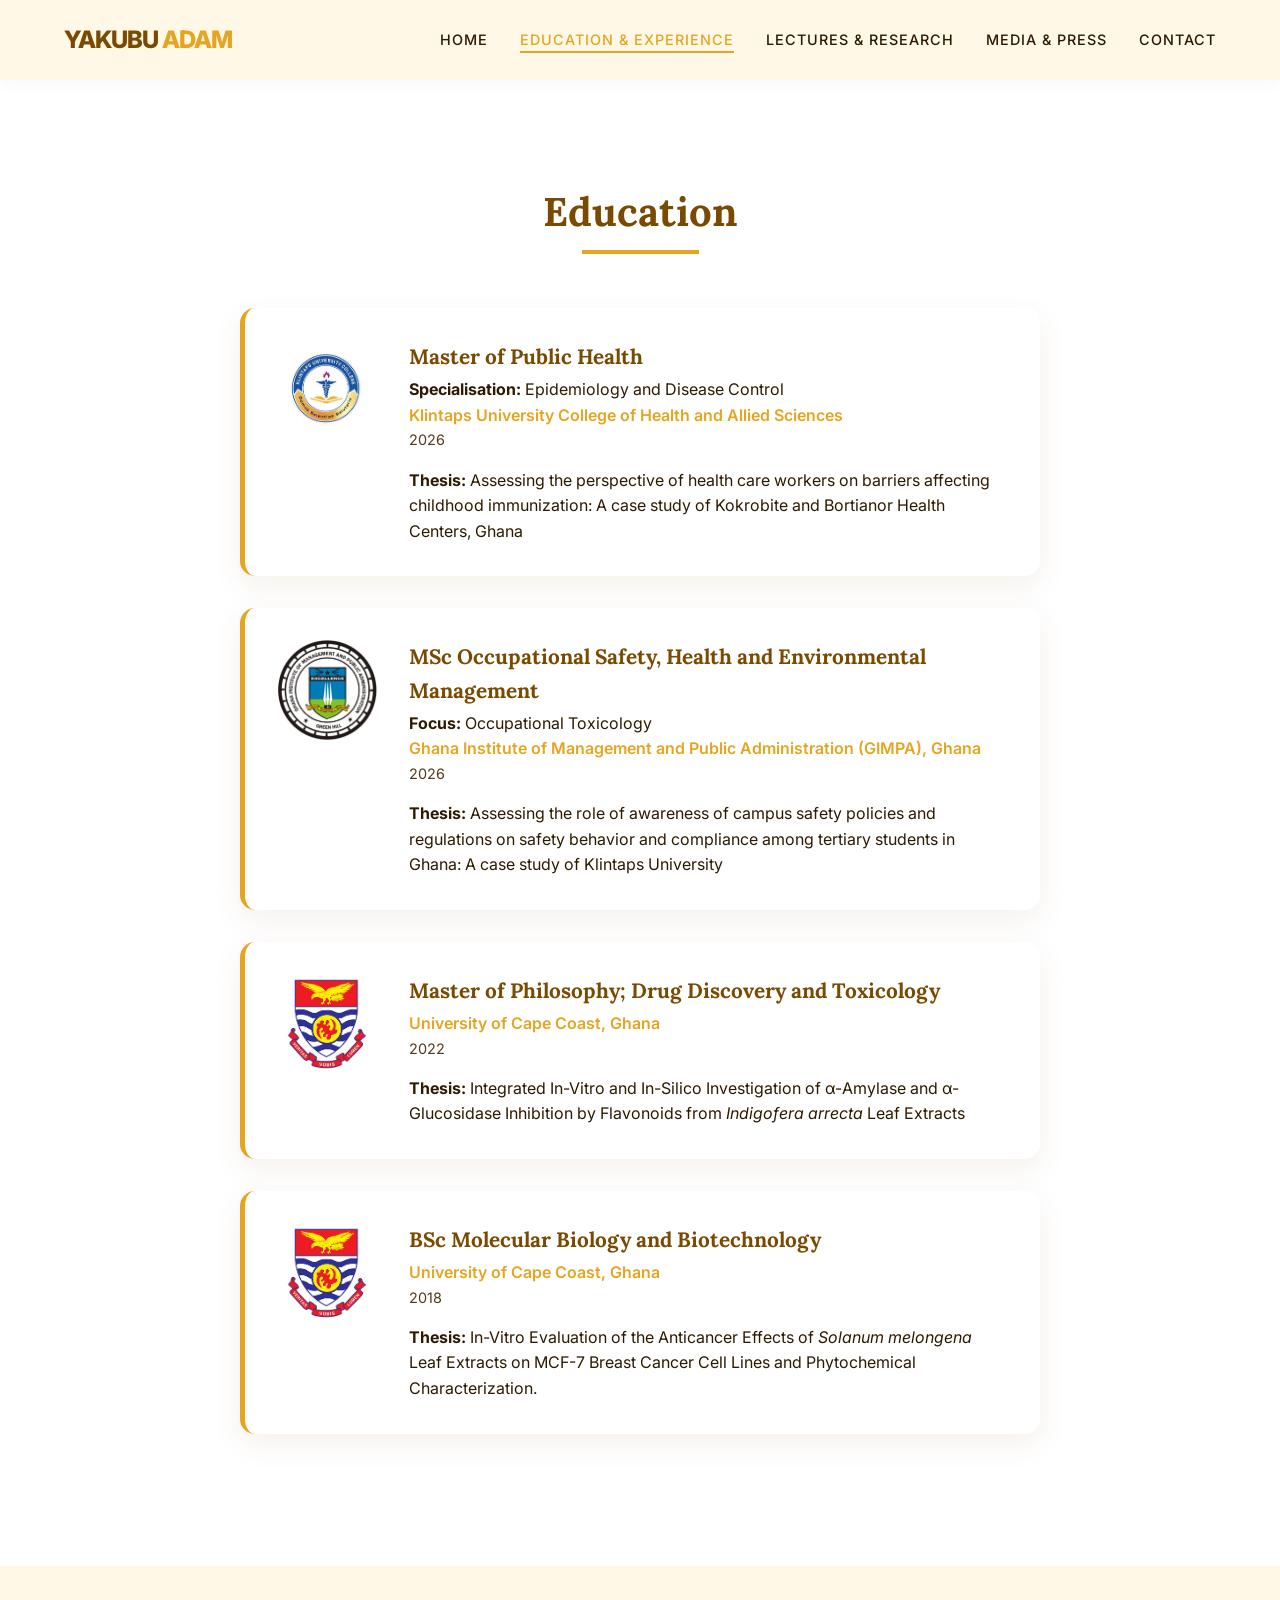
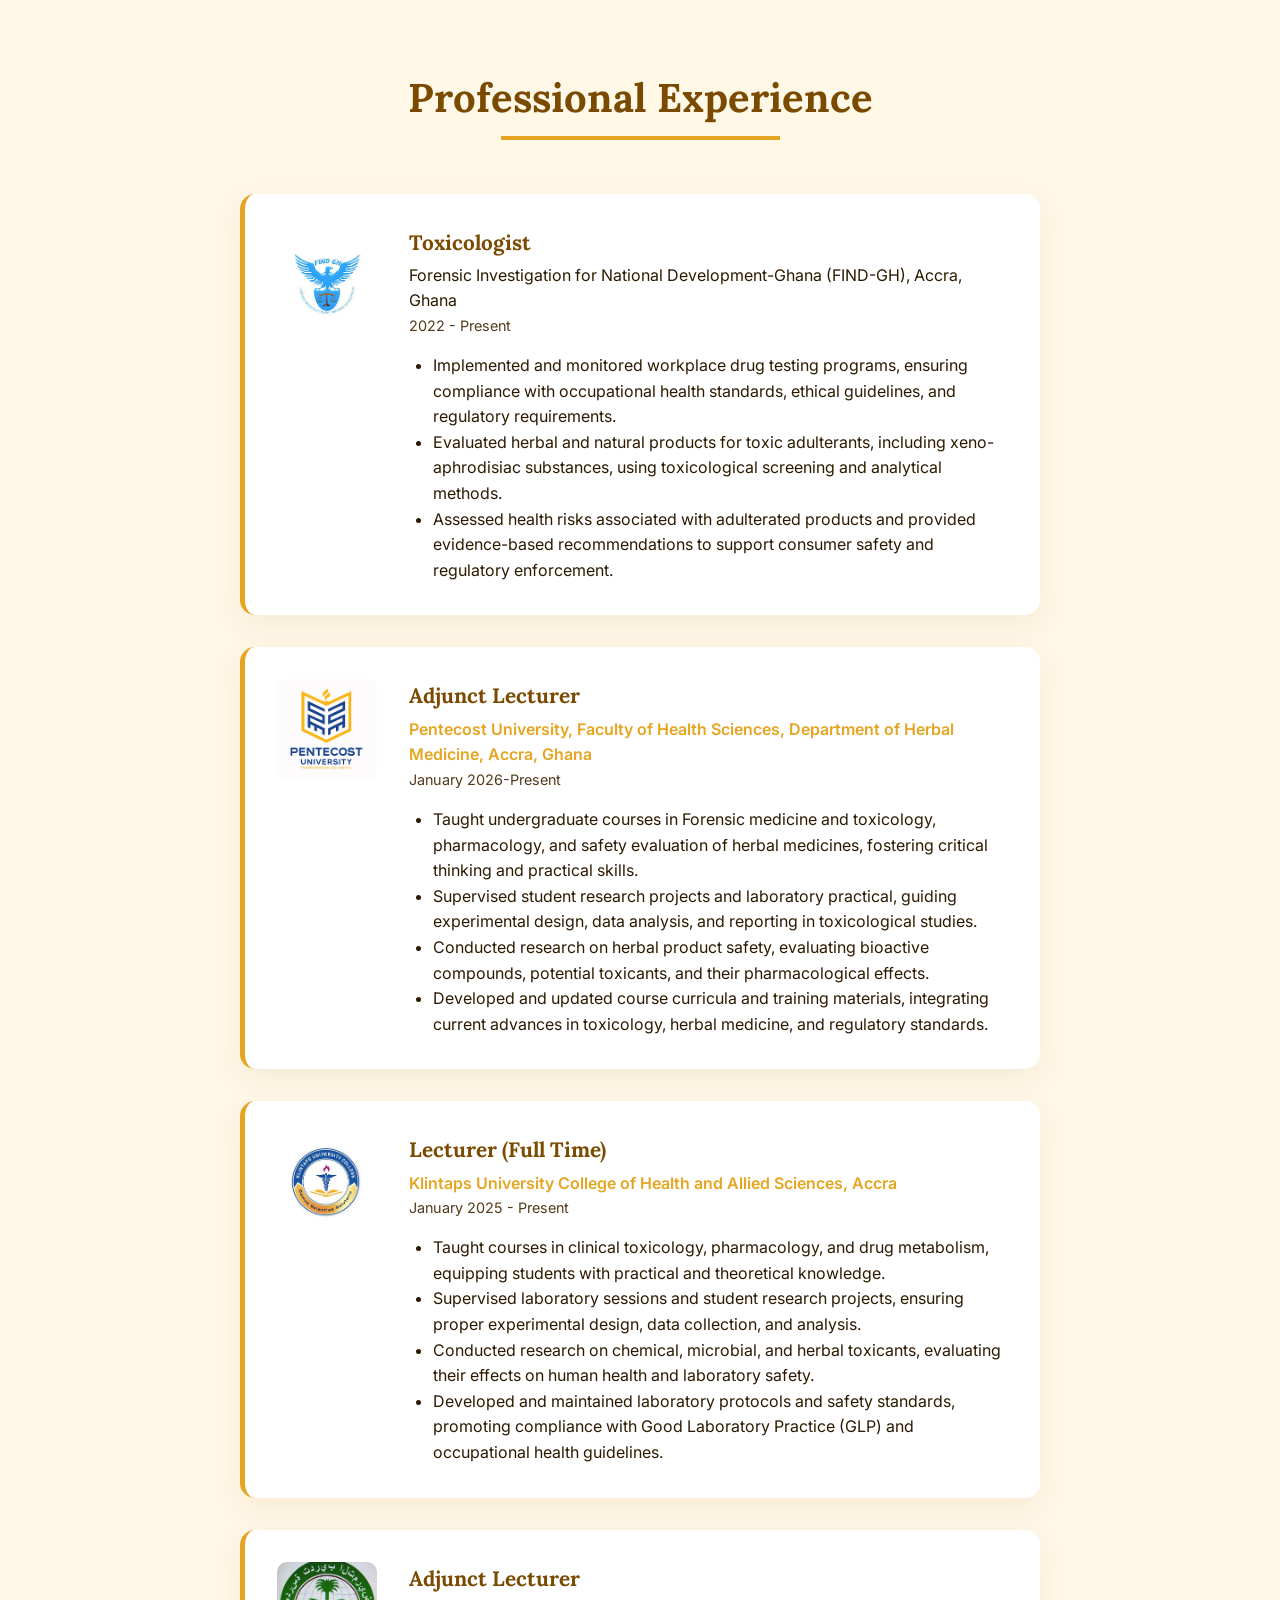
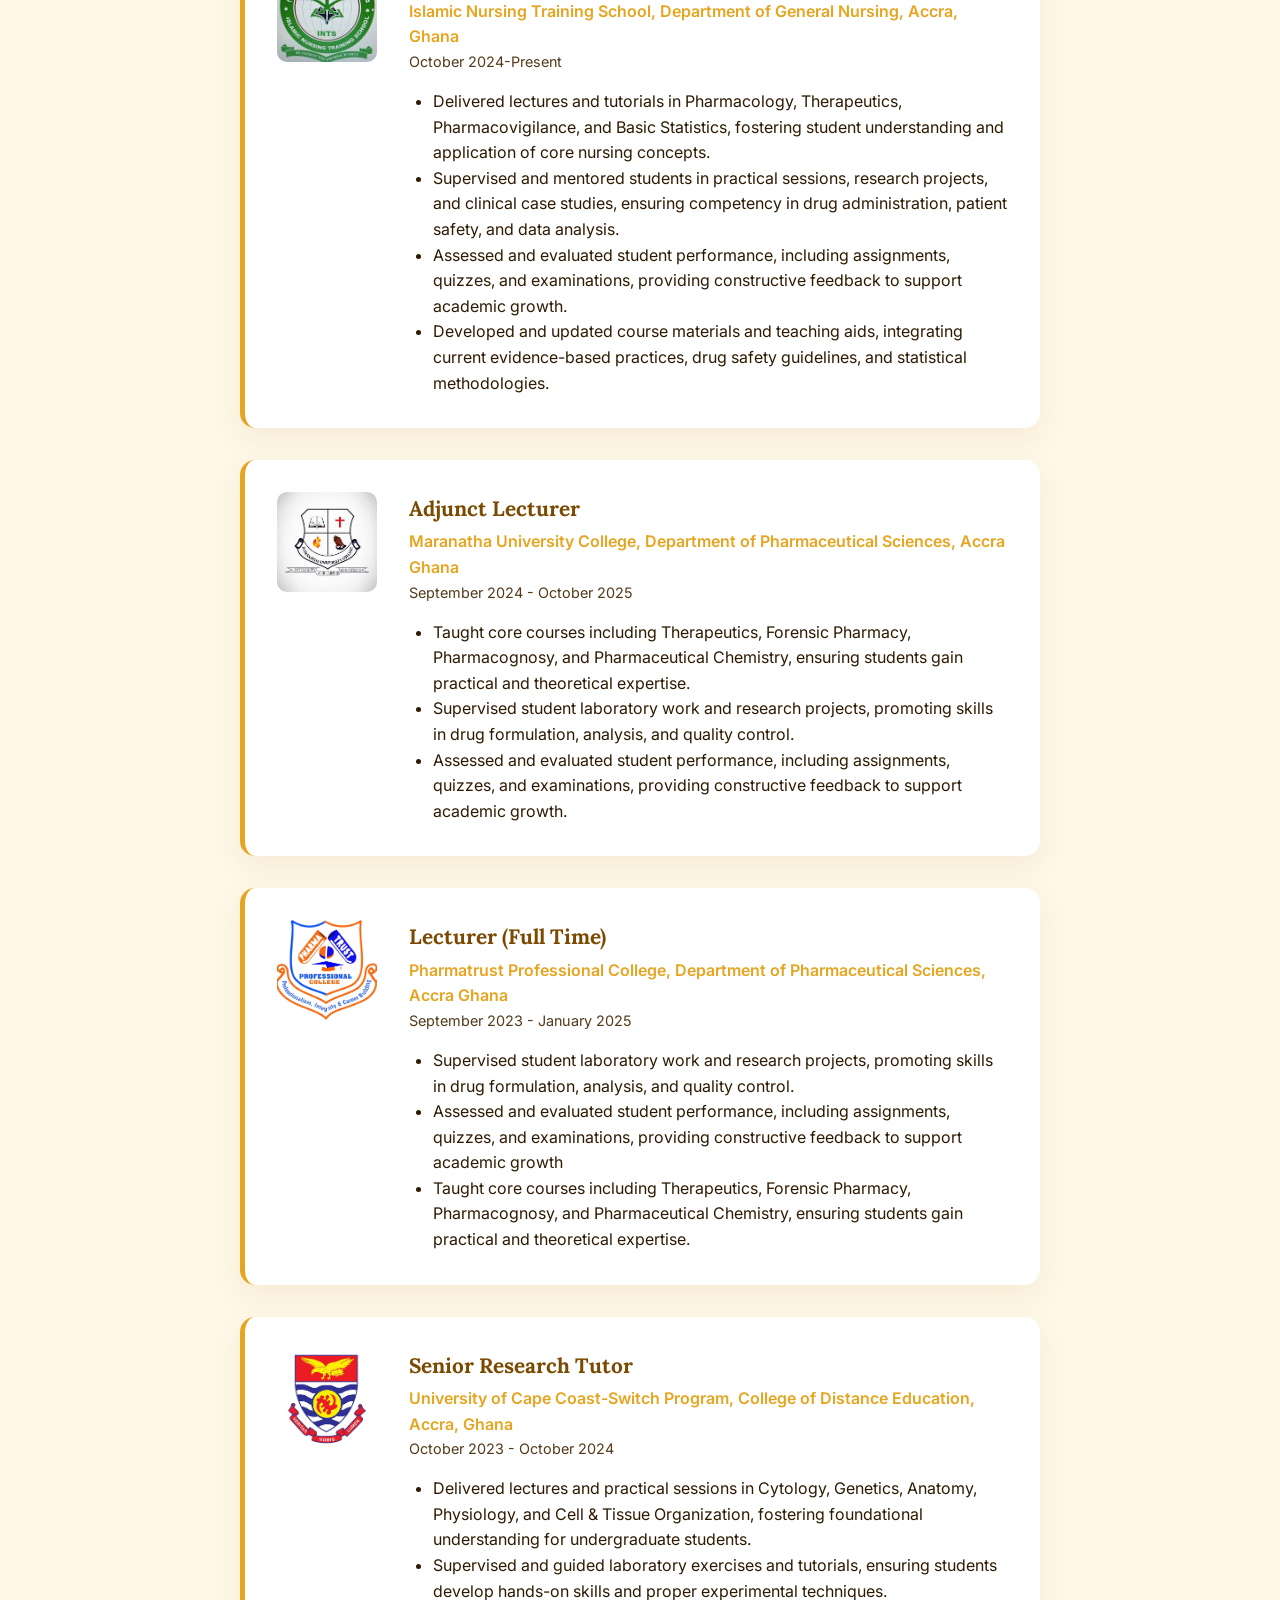
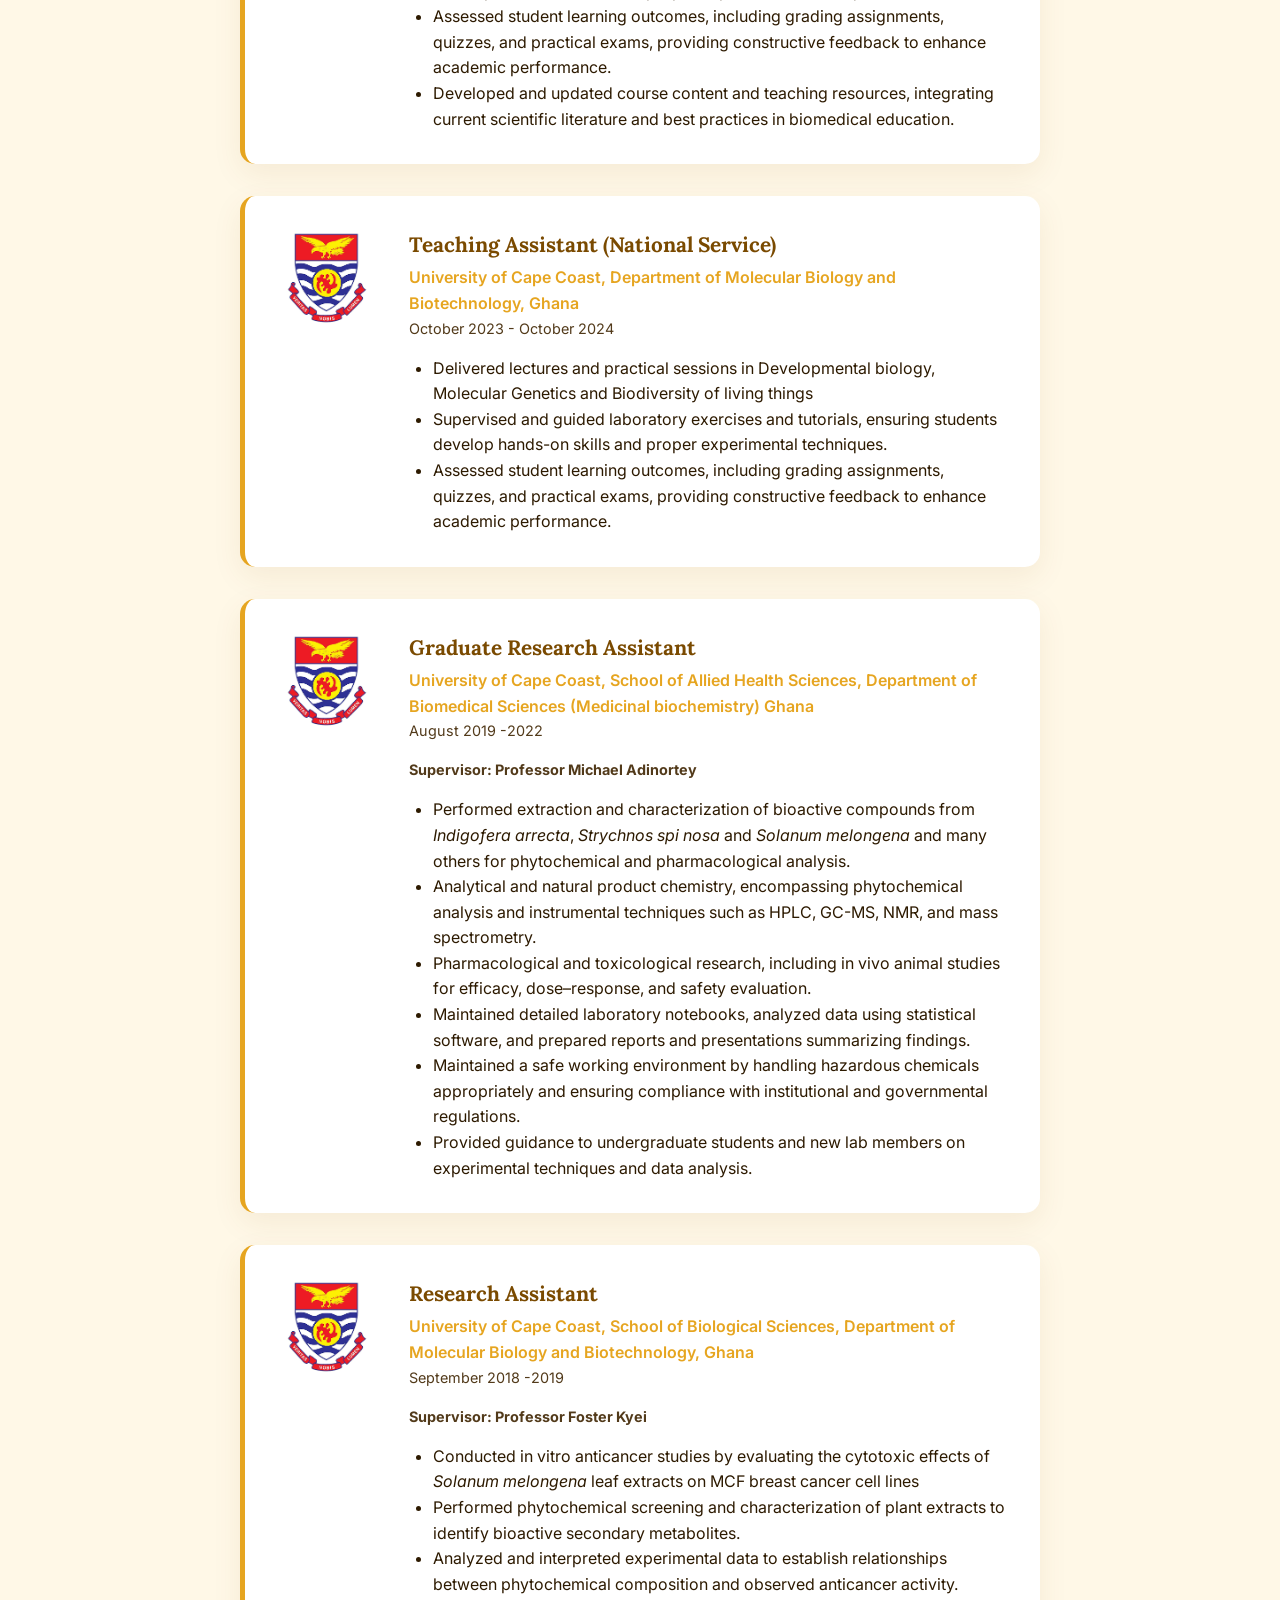
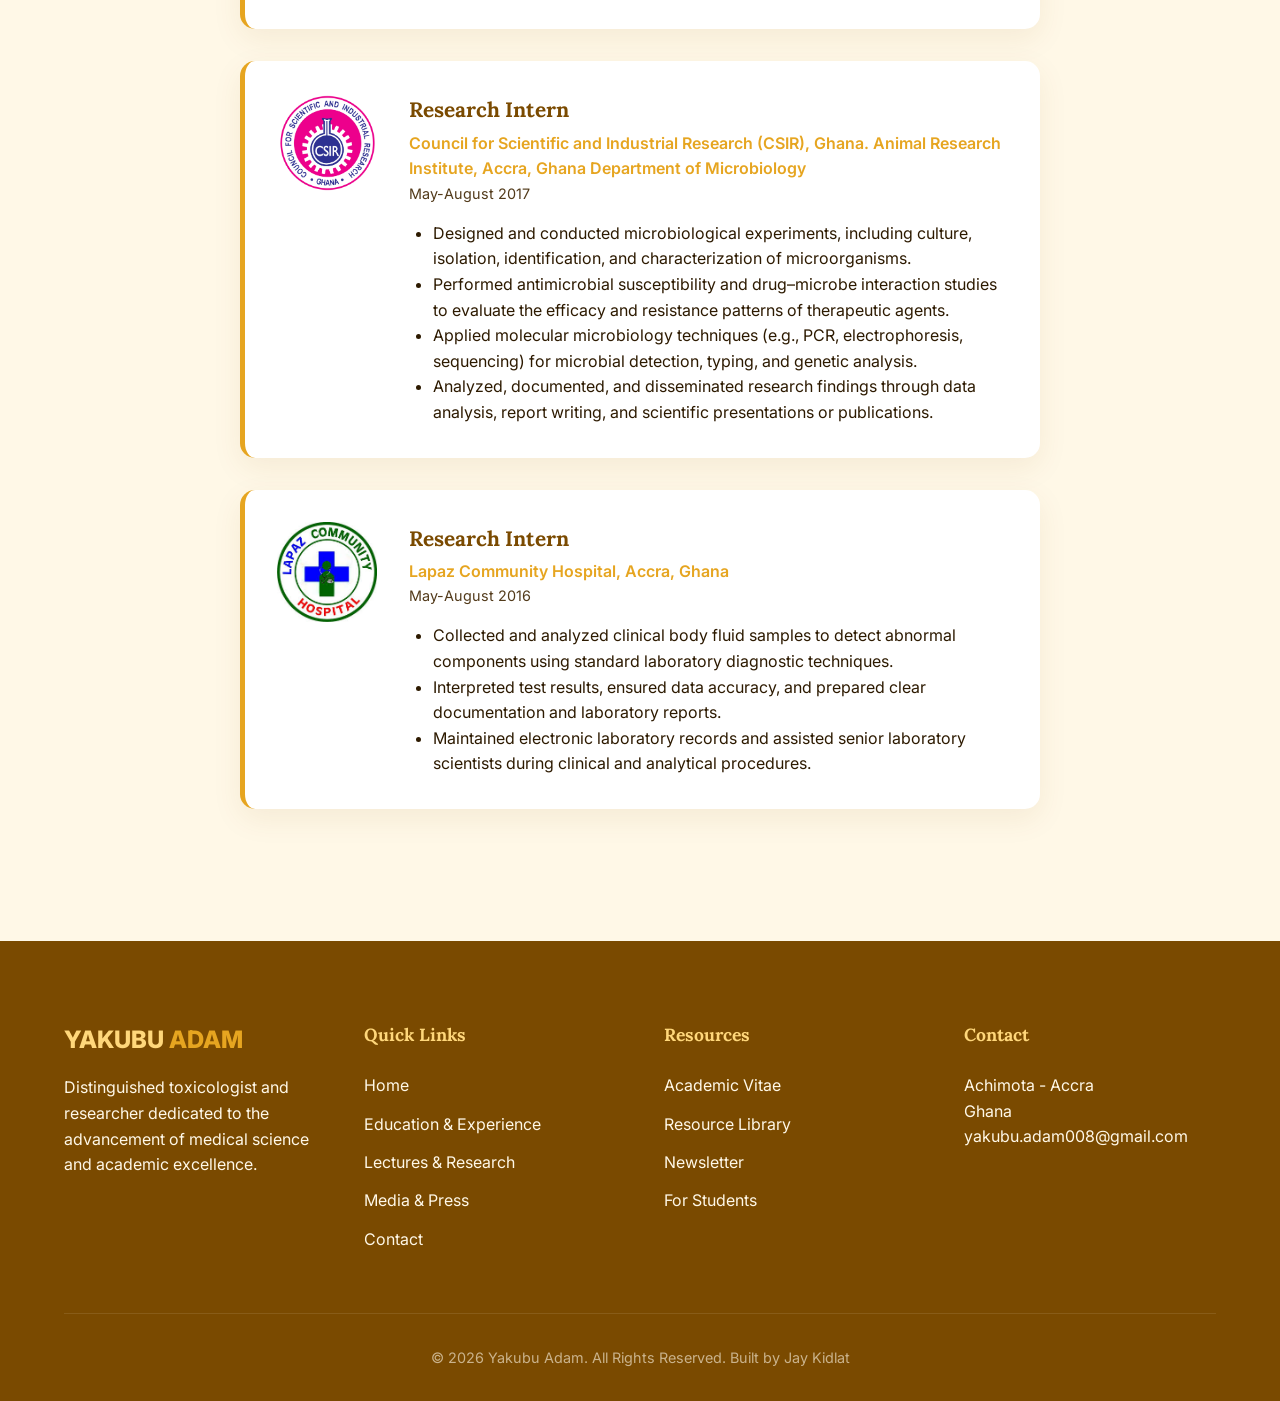
==== education.html @ 4d5cb805 "Add all files, ready for deployment" ====
<!DOCTYPE html>
<html lang="en">

<head>
    <meta charset="UTF-8">
    <meta name="viewport" content="width=device-width, initial-scale=1.0">
    <meta name="description"
        content="Professional Portfolio - Education and Experience of Yakubu Adam.">
    <title>Education & Experience | Yakubu Adam</title>

    <!-- Google Fonts -->
    <link rel="preconnect" href="https://fonts.googleapis.com">
    <link rel="preconnect" href="https://fonts.gstatic.com" crossorigin>
    <link
        href="https://fonts.googleapis.com/css2?family=Inter:wght@400;500;600;700;800&family=Lora:ital,wght@0,400;0,700;1,400;1,700&display=swap"
        rel="stylesheet">

    <!-- Font Awesome (for icons) -->
    <link rel="stylesheet" href="https://cdnjs.cloudflare.com/ajax/libs/font-awesome/6.4.0/css/all.min.css">

    <!-- Custom CSS -->
    <link rel="stylesheet" href="style.css">
</head>

<body>

    <!-- Navigation -->
    <nav>
        <div class="nav-logo">YAKUBU <span style="color: var(--primary-gold);">ADAM</span></div>
        <div class="menu-toggle" id="mobile-menu">
            <i class="fas fa-bars"></i>
        </div>
        <ul class="nav-links">
            <li><a href="index.html#hero">Home</a></li>
            <li><a href="education.html#education" class="active">Education & Experience</a></li>
            <li><a href="lectures.html#lectures">Lectures & Research</a></li>
            <li><a href="media.html#videos">Media & Press</a></li>
            <li><a href="index.html#contact">Contact</a></li>
        </ul>
    </nav>

    <div style="margin-top: 80px;"></div>

    <!-- Education Section -->
    <section class="education" id="education"
        style="background: var(--white); width: 100vw; max-width: none; margin-left: calc(-50vw + 50%);">
        <div style="max-width: var(--container-width); margin: 0 auto; padding: 0 20px;">
            <div class="section-header reveal">
                <h2>Education</h2>
            </div>
            <div class="timeline">
                <!-- Education Item 1 -->
                <div class="timeline-item reveal">
                    <img src="images/klintaps logo.jpg" alt="Klintaps University Logo" class="timeline-img">
                    <div class="timeline-content">
                        <h3>Master of Public Health</h3>
                        <p><strong>Specialisation:</strong> Epidemiology and Disease Control</p>
                        <p class="timeline-sub">Klintaps University College of Health and Allied Sciences</p>
                        <span class="timeline-year">2026</span>
                        <p><strong>Thesis:</strong> Assessing the perspective of health care workers on barriers affecting childhood immunization: A case study of Kokrobite and Bortianor Health Centers, Ghana </p>
                    </div>
                </div>
                <!-- Education Item 2 -->
                <div class="timeline-item reveal">
                    <img src="images/gimpa logo.jpg" alt="University Logo" class="timeline-img">
                    <div class="timeline-content">
                        <h3>MSc Occupational Safety, Health and Environmental Management </h3>
                        <p><strong>Focus:</strong> Occupational Toxicology</p>
                        <p class="timeline-sub">Ghana Institute of Management and Public Administration (GIMPA), Ghana
                        </p>
                        <span class="timeline-year">2026</span>
                        <p><strong>Thesis:</strong> Assessing the role of awareness of campus safety policies and regulations on safety behavior and compliance among tertiary students in Ghana: A case study of Klintaps University</p>
                    </div>
                </div>
                <!-- Education Item 3 -->
                <div class="timeline-item reveal">
                    <img src="images/ucc logo.png" alt="University Logo" class="timeline-img">
                    <div class="timeline-content">
                        <h3>Master of Philosophy; Drug Discovery and Toxicology </h3>
                        <p class="timeline-sub">University of Cape Coast, Ghana</p>
                        <span class="timeline-year">2022</span>
                        <p><strong>Thesis:</strong> Integrated In-Vitro and In-Silico Investigation of α-Amylase and α-Glucosidase Inhibition by Flavonoids from <i>Indigofera arrecta</i> Leaf Extracts</p>
                    </div>
                </div>
                <!-- Education Item 4 -->
                <div class="timeline-item reveal">
                    <img src="images/ucc logo.png" alt="Institutional Logo" class="timeline-img">
                    <div class="timeline-content">
                        <h3>BSc Molecular Biology and Biotechnology</h3>
                        <p class="timeline-sub">University of Cape Coast, Ghana</p>
                        <span class="timeline-year">2018</span>
                        <p><strong>Thesis:</strong> In-Vitro Evaluation of the Anticancer Effects of <i>Solanum melongena</i> Leaf Extracts on MCF-7 Breast Cancer Cell Lines and Phytochemical Characterization.</p>
                    </div>
                </div>
            </div>
        </div>
    </section>

    <!-- Professional Experience Section -->
    <section class="experience" id="experience">
        <div class="section-header reveal">
            <h2>Professional Experience</h2>
        </div>
        <div class="timeline">
            <!-- Experience Item 1 -->
            <div class="timeline-item reveal">
                <img src="images/find logo.jpg" alt="Organization Logo" class="timeline-img">
                <div class="timeline-content">
                    <h3>Toxicologist</h3>
                    <p>Forensic Investigation for National Development-Ghana (FIND-GH), Accra, Ghana</p>
                    <span class="timeline-year">2022 - Present</span>
                    <ul>
                        <li>Implemented and monitored workplace drug testing programs, ensuring compliance with occupational health standards, ethical guidelines, and regulatory requirements.</li>
                        <li>Evaluated herbal and natural products for toxic adulterants, including xeno-aphrodisiac substances, using toxicological screening and analytical methods.</li>
                        <li>Assessed health risks associated with adulterated products and provided evidence-based recommendations to support consumer safety and regulatory enforcement.</li>
                    </ul>
                </div>
            </div>
            <!-- Experience Item 2 -->
            <div class="timeline-item reveal">
                <img src="images/pentecost logo.png" alt="Organization Logo" class="timeline-img">
                <div class="timeline-content">
                    <h3>Adjunct Lecturer</h3>
                    <p class="timeline-sub">Pentecost University, Faculty of Health Sciences, Department of Herbal Medicine, Accra, Ghana</p>
                    <span class="timeline-year">January 2026-Present</span>
                    <ul>
                        <li>Taught undergraduate courses in Forensic medicine and toxicology, pharmacology, and safety evaluation of herbal medicines, fostering critical thinking and practical skills.</li>
                        <li>Supervised student research projects and laboratory practical, guiding experimental design, data analysis, and reporting in toxicological studies.</li>
                        <li>Conducted research on herbal product safety, evaluating bioactive compounds, potential toxicants, and their pharmacological effects.</li>
                        <li>Developed and updated course curricula and training materials, integrating current advances in toxicology, herbal medicine, and regulatory standards.</li>
                    </ul>
                </div>
            </div>
            <!-- Experience Item 3 -->
            <div class="timeline-item reveal">
                <img src="images/klintaps logo.jpg" alt="Organization Logo" class="timeline-img">
                <div class="timeline-content">
                    <h3>Lecturer (Full Time)</h3>
                    <p class="timeline-sub">Klintaps University College of Health and Allied Sciences, Accra</p>
                    <span class="timeline-year">January 2025 - Present</span>
                    <ul>
                        <li>Taught courses in clinical toxicology, pharmacology, and drug metabolism, equipping students
                            with practical and theoretical knowledge.</li>
                        <li>Supervised laboratory sessions and student research projects, ensuring proper experimental
                            design, data collection, and analysis.</li>
                        <li>Conducted research on chemical, microbial, and herbal toxicants, evaluating their effects on
                            human health and laboratory safety.</li>
                        <li>Developed and maintained laboratory protocols and safety standards, promoting compliance
                            with Good Laboratory Practice (GLP) and occupational health guidelines.</li>
                    </ul>
                </div>
            </div>
            <!-- Experience Item 4 -->
            <div class="timeline-item reveal">
                <img src="images/islamic logo.jpg" alt="Organization Logo" class="timeline-img">
                <div class="timeline-content">
                    <h3>Adjunct Lecturer</h3>
                    <p class="timeline-sub">Islamic Nursing Training School, Department of General Nursing, Accra, Ghana
                    </p>
                    <span class="timeline-year">October 2024-Present</span>
                    <ul>
                        <li>Delivered lectures and tutorials in Pharmacology, Therapeutics, Pharmacovigilance, and Basic
                            Statistics,
                            fostering student understanding and application of core nursing concepts.</li>
                        <li>Supervised and mentored students in practical sessions, research projects, and clinical case
                            studies,
                            ensuring competency in drug administration, patient safety, and data analysis.</li>
                        <li>Assessed and evaluated student performance, including assignments, quizzes, and
                            examinations, providing
                            constructive feedback to support academic growth.</li>
                        <li>Developed and updated course materials and teaching aids, integrating current evidence-based
                            practices,
                            drug safety guidelines, and statistical methodologies. </li>
                    </ul>
                </div>
            </div>
            <!-- Experience Item 5 -->
            <div class="timeline-item reveal">
                <img src="images/maranatha.jpg" alt="Organization Logo" class="timeline-img">
                <div class="timeline-content">
                    <h3>Adjunct Lecturer</h3>
                    <p class="timeline-sub">Maranatha University College, Department of Pharmaceutical Sciences, Accra Ghana</p>
                    <span class="timeline-year">September 2024 - October 2025</span>
                    <ul>
                        <li>Taught core courses including Therapeutics, Forensic Pharmacy, Pharmacognosy, and Pharmaceutical
                            Chemistry, ensuring students gain practical and theoretical expertise.</li>
                        <li>Supervised student laboratory work and research projects, promoting skills in drug formulation, analysis,
                            and quality control.</li>
                        <li>Assessed and evaluated student performance, including assignments, quizzes, and examinations, providing
                            constructive feedback to support academic growth.</li>
                    </ul>
                </div>
            </div>

             <!-- Experience Item 6 -->
            <div class="timeline-item reveal">
                <img src="images/pharmatrust.png" alt="Organization Logo" class="timeline-img">
                <div class="timeline-content">
                    <h3>Lecturer (Full Time)</h3>
                    <p class="timeline-sub">Pharmatrust Professional College, Department of Pharmaceutical Sciences, Accra Ghana</p>
                    <span class="timeline-year">September 2023 - January 2025</span>
                    <ul>
                        <li>Supervised student laboratory work and research projects, promoting skills in drug formulation, analysis,
                            and quality control.</li>
                        <li>Assessed and evaluated student performance, including assignments, quizzes, and examinations, providing
                            constructive feedback to support academic growth</li>
                        <li>Taught core courses including Therapeutics, Forensic Pharmacy, Pharmacognosy, and Pharmaceutical
                            Chemistry, ensuring students gain practical and theoretical expertise.</li>
                    </ul>
                </div>
            </div>

             <!-- Experience Item 7 -->
             <div class="timeline-item reveal">
                <img src="images/ucc logo.png" alt="Organization Logo" class="timeline-img">
                <div class="timeline-content">
                    <h3>Senior Research Tutor</h3>
                    <p class="timeline-sub">University of Cape Coast-Switch Program, College of Distance Education, Accra, Ghana</p>
                    <span class="timeline-year">October 2023 - October 2024</span>
                    <ul>
                        <li>Delivered lectures and practical sessions in Cytology, Genetics, Anatomy, Physiology, and Cell & Tissue
                            Organization, fostering foundational understanding for undergraduate students.</li>
                        <li>Supervised and guided laboratory exercises and tutorials, ensuring students develop hands-on skills and
                            proper experimental techniques.</li>
                        <li>Assessed student learning outcomes, including grading assignments, quizzes, and practical exams,
                            providing constructive feedback to enhance academic performance.</li>
                        <li>Developed and updated course content and teaching resources, integrating current scientific literature and
                            best practices in biomedical education.</li>
                    </ul>
                </div>
            </div>

             <!-- Experience Item 8 -->
             <div class="timeline-item reveal">
                <img src="images/ucc logo.png" alt="Organization Logo" class="timeline-img">
                <div class="timeline-content">
                    <h3>Teaching Assistant (National Service)</h3>
                    <p class="timeline-sub">University of Cape Coast,  Department of Molecular Biology and Biotechnology, Ghana</p>
                    <span class="timeline-year">October 2023 - October 2024</span>
                    <ul>
                        <li>Delivered lectures and practical sessions in Developmental biology, Molecular Genetics and Biodiversity of
                            living things</li>
                        <li>Supervised and guided laboratory exercises and tutorials, ensuring students develop hands-on skills and
                            proper experimental techniques.</li>
                        <li>Assessed student learning outcomes, including grading assignments, quizzes, and practical exams,
                            providing constructive feedback to enhance academic performance.</li>
                    </ul>
                </div>

                
            </div>

            <!-- Experience Item 9 -->
                <div class="timeline-item reveal">
                    <img src="images/ucc logo.png" alt="Organization Logo" class="timeline-img">
                    <div class="timeline-content">
                        <h3>Graduate Research Assistant</h3>
                        <p class="timeline-sub">University of Cape Coast,   School of Allied Health Sciences, Department of Biomedical Sciences (Medicinal
biochemistry) Ghana</p>
                        <span class="timeline-year">August 2019 -2022</span>
                        <span class="timeline-year"><strong>Supervisor: Professor Michael Adinortey</strong></span>
                        <ul>
                            <li>Performed extraction and characterization of bioactive compounds from <i>Indigofera arrecta</i>, <i>Strychnos
spi nosa</i> and <i>Solanum melongena</i> and many others for phytochemical and pharmacological analysis.</li>
                            <li>Analytical and natural product chemistry, encompassing phytochemical analysis and instrumental
techniques such as HPLC, GC-MS, NMR, and mass spectrometry.</li>
                            <li>Pharmacological and toxicological research, including in vivo animal studies for efficacy, dose–response,
and safety evaluation.</li>
                            <li>Maintained detailed laboratory notebooks, analyzed data using statistical software, and prepared reports
and presentations summarizing findings.</li>
                            <li>Maintained a safe working environment by handling hazardous chemicals appropriately and ensuring
compliance with institutional and governmental regulations.</li>
                            <li>Provided guidance to undergraduate students and new lab members on experimental techniques and data
analysis.</li>
                        </ul>
                    </div>
                </div>

                <!-- Experience Item 10 -->
                <div class="timeline-item reveal">
                    <img src="images/ucc logo.png" alt="Organization Logo" class="timeline-img">
                    <div class="timeline-content">
                        <h3>Research Assistant</h3>
                        <p class="timeline-sub">University of Cape Coast, School of Biological Sciences, Department of Molecular Biology and Biotechnology, Ghana</p>
                        <span class="timeline-year">September 2018 -2019</span>
                        <span class="timeline-year"><strong>Supervisor: Professor Foster Kyei</strong></span>
                        <ul>
                            <li>Conducted in vitro anticancer studies by evaluating the cytotoxic effects of <i>Solanum melongena</i> leaf
extracts on MCF breast cancer cell lines</li>
                            <li>Performed phytochemical screening and characterization of plant extracts to identify bioactive secondary
metabolites.</li>
                            <li> Analyzed and interpreted experimental data to establish relationships between phytochemical composition
and observed anticancer activity.</li>
                        </ul>
                    </div>
                </div>

                <!-- Experience Item 11 -->
                    <div class="timeline-item reveal">
                        <img src="images/csir logo.png" alt="Organization Logo" class="timeline-img">
                        <div class="timeline-content">
                            <h3>Research Intern</h3>
                            <p class="timeline-sub">Council for Scientific and Industrial Research (CSIR), Ghana. Animal Research Institute, Accra, Ghana
Department of Microbiology</p>
                            <span class="timeline-year">May-August 2017</span>
                            <ul>
                                <li>Designed and conducted microbiological experiments, including culture, isolation, identification, and
characterization of microorganisms.</li>
                                <li>Performed antimicrobial susceptibility and drug–microbe interaction studies to evaluate the efficacy and
resistance patterns of therapeutic agents.</li>
                                <li> Applied molecular microbiology techniques (e.g., PCR, electrophoresis, sequencing) for microbial
detection, typing, and genetic analysis.</li>
                                <li>Analyzed, documented, and disseminated research findings through data analysis, report writing, and
scientific presentations or publications.</li>
                            </ul>
                        </div>
                    </div>

                    <!-- Experience Item 12 -->
                    <div class="timeline-item reveal">
                        <img src="images/lapaz logo.jpg" alt="Organization Logo" class="timeline-img">
                        <div class="timeline-content">
                            <h3>Research Intern</h3>
                            <p class="timeline-sub"> Lapaz Community Hospital, Accra, Ghana</p>
                            <span class="timeline-year">May-August 2016</span>
                            <ul>
                                <li>Collected and analyzed clinical body fluid samples to detect abnormal components using standard
laboratory diagnostic techniques.</li>
                                <li>Interpreted test results, ensured data accuracy, and prepared clear documentation and laboratory reports.</li>
                                <li>Maintained electronic laboratory records and assisted senior laboratory scientists during clinical and
analytical procedures.</li>
                            </ul>
                        </div>
                    </div>
        </div>
    </section>

    <!-- Footer -->
    <footer>
        <div class="footer-content">
            <div class="footer-info">
                <div class="footer-logo">YAKUBU <span style="color: var(--primary-gold);">ADAM</span></div>
                <p>Distinguished toxicologist and researcher dedicated to the advancement of medical science and
                    academic excellence.</p>
            </div>
            <div class="footer-links">
                <h4>Quick Links</h4>
                <ul>
                    <li><a href="index.html#hero">Home</a></li>
                    <li><a href="education.html#education">Education & Experience</a></li>
                    <li><a href="lectures.html#lectures">Lectures & Research</a></li>
                    <li><a href="media.html#videos">Media & Press</a></li>
                    <li><a href="index.html#contact">Contact</a></li>
                </ul>
            </div>
            <div class="footer-links">
                <h4>Resources</h4>
                <ul>
                    <li><a href="education.html">Academic Vitae</a></li>
                    <li><a href="media.html">Resource Library</a></li>
                    <li><a href="lectures.html">Newsletter</a></li>
                    <li><a href="media.html">For Students</a></li>
                </ul>
            </div>
            <div class="footer-links">
                <h4>Contact</h4>
                <p>Achimota - Accra<br>Ghana<br>yakubu.adam008@gmail.com</p>
            </div>
        </div>
        <div class="footer-bottom">
            <p>&copy; 2026 Yakubu Adam. All Rights Reserved. Built by Jay Kidlat</p>
        </div>
    </footer>

    <!-- Back to top -->
    <div class="back-to-top" id="backToTop">
        <i class="fas fa-arrow-up"></i>
    </div>

    <!-- Custom JS -->
    <script src="script.js"></script>
</body>

</html>
---- style.css ----
/* =========================================
   DESIGN SYSTEM & VARIABLES
   ========================================= */
:root {
    --bg-cream: #FFF8E7;
    --soft-gold: #FFD77A;
    --primary-gold: #E6A520;
    --dark-brown: #7A4A00;
    
    --text-main: #2D1A00;
    --text-muted: #523A1A;
    --white: #FFFFFF;
    
    --transition-smooth: all 0.4s cubic-bezier(0.165, 0.84, 0.44, 1);
    --shadow-soft: 0 10px 30px rgba(122, 74, 0, 0.08);
    --shadow-hover: 0 20px 40px rgba(122, 74, 0, 0.15);
    
    --container-width: 1200px;
    --section-padding: 100px 20px;
}

/* =========================================
   BASE STYLES
   ========================================= */
* {
    margin: 0;
    padding: 0;
    box-sizing: border-box;
    scroll-behavior: smooth;
}

body {
    font-family: 'Inter', sans-serif;
    background-color: var(--bg-cream);
    color: var(--text-main);
    line-height: 1.6;
    overflow-x: hidden;
}

h1, h2, h3, h4, .serif {
    font-family: 'Lora', serif;
    font-weight: 700;
    color: var(--dark-brown);
}

a {
    text-decoration: none;
    color: inherit;
    transition: var(--transition-smooth);
}

ul {
    list-style: disc;
    margin-left: 1.5rem;
}

.nav-links, .footer-links ul {
    list-style: none;
    margin-left: 0;
}

img {
    max-width: 100%;
    height: auto;
    display: block;
}

section {
    padding: var(--section-padding);
    max-width: var(--container-width);
    margin: 0 auto;
}

.reveal {
    opacity: 0;
    transform: translateY(30px);
    transition: var(--transition-smooth);
}

.reveal.active {
    opacity: 1;
    transform: translateY(0);
}

/* =========================================
   NAVBAR
   ========================================= */
nav {
    position: fixed;
    top: 0;
    width: 100%;
    height: 80px;
    background: rgba(255, 248, 231, 0.95);
    backdrop-filter: blur(10px);
    display: flex;
    justify-content: space-between;
    align-items: center;
    padding: 0 5%;
    z-index: 1000;
    box-shadow: 0 2px 15px rgba(122, 74, 0, 0.05);
}

.nav-logo {
    font-size: 1.5rem;
    font-weight: 800;
    color: var(--dark-brown);
    letter-spacing: -1px;
}

.nav-links {
    display: flex;
    gap: 2rem;
}

.nav-links a {
    font-weight: 500;
    font-size: 0.9rem;
    text-transform: uppercase;
    letter-spacing: 1px;
    position: relative;
}

.nav-links a::after {
    content: '';
    position: absolute;
    bottom: -5px;
    left: 0;
    width: 0;
    height: 2px;
    background: var(--primary-gold);
    transition: var(--transition-smooth);
}

.nav-links a:hover::after,
.nav-links a.active::after {
    width: 100%;
}

.nav-links a.active {
    color: var(--primary-gold);
}

.menu-toggle {
    display: none;
    cursor: pointer;
    font-size: 1.5rem;
    color: var(--dark-brown);
}

/* =========================================
   HERO SECTION
   ========================================= */
.hero {
    min-height: 100vh;
    display: flex;
    align-items: center;
    justify-content: space-between;
    gap: 4rem;
    padding-top: 120px;
}

.hero-content {
    flex: 1;
}

.hero-title {
    font-size: 3.5rem;
    line-height: 1.1;
    margin-bottom: 1.5rem;
}

.hero-subtitle {
    font-size: 1.25rem;
    color: var(--primary-gold);
    margin-bottom: 1rem;
    font-weight: 600;
    display: block;
}

.hero-text {
    font-size: 1.1rem;
    color: var(--text-muted);
    margin-bottom: 2.5rem;
    max-width: 500px;
}

.hero-image-container {
    flex: 1;
    position: relative;
    display: flex;
    justify-content: center;
    align-items: center;
}

.hero-image-wrapper {
    position: relative;
    display: inline-block;
    max-width: 450px;
    width: 100%;
}

.hero-image {
    width: 100%;
    height: auto;
    aspect-ratio: 1 / 1;
    object-fit: cover;
    border-radius: 20px;
    box-shadow: var(--shadow-soft);
    position: relative;
    z-index: 2;
    background: var(--soft-gold);
}

.hero-image-wrapper::before {
    content: '';
    position: absolute;
    width: 100%;
    height: 100%;
    background: var(--soft-gold);
    top: 20px;
    left: 20px;
    border-radius: 20px;
    z-index: 1;
}

.btn {
    display: inline-block;
    padding: 1rem 2.5rem;
    background: var(--primary-gold);
    color: var(--white);
    border-radius: 50px;
    font-weight: 600;
    border: none;
    cursor: pointer;
    transition: var(--transition-smooth);
    box-shadow: 0 4px 15px rgba(230, 165, 32, 0.3);
}

.btn:hover {
    background: var(--dark-brown);
    transform: translateY(-3px);
    box-shadow: 0 8px 25px rgba(122, 74, 0, 0.2);
}

/* =========================================
   ABOUT SECTION
   ========================================= */
.about-grid {
    display: grid;
    grid-template-columns: 1fr 1fr;
    gap: 4rem;
    align-items: center;
}

.about-highlights {
    display: grid;
    grid-template-columns: 1fr 1fr;
    gap: 1.5rem;
    margin-top: 2rem;
}

.highlight-card {
    background: var(--soft-gold);
    padding: 1.5rem;
    border-radius: 15px;
    transition: var(--transition-smooth);
}

.highlight-card:hover {
    transform: translateY(-10px);
    background: var(--white);
    box-shadow: var(--shadow-soft);
}

.highlight-card h3 {
    font-size: 1.2rem;
    margin-bottom: 0.5rem;
}

/* =========================================
   EDUCATION & EXPERIENCE TIMELINE
   ========================================= */
.section-header {
    text-align: center;
    margin-bottom: 4rem;
}

.section-header h2 {
    font-size: 2.5rem;
    position: relative;
    display: inline-block;
}

.section-header h2::after {
    content: '';
    position: absolute;
    width: 60%;
    height: 4px;
    background: var(--primary-gold);
    bottom: -10px;
    left: 20%;
}

.timeline {
    position: relative;
    max-width: 800px;
    margin: 0 auto;
}

.timeline-item {
    padding: 2rem;
    background: var(--white);
    border-radius: 15px;
    margin-bottom: 2rem;
    box-shadow: var(--shadow-soft);
    display: flex;
    gap: 2rem;
    transition: var(--transition-smooth);
    border-left: 5px solid var(--primary-gold);
}

.timeline-item:hover {
    transform: translateX(10px);
    box-shadow: var(--shadow-hover);
}

.timeline-img {
    width: 100px;
    height: 100px;
    object-fit: cover;
    border-radius: 10px;
    flex-shrink: 0;
}

.timeline-content h3 {
    font-size: 1.3rem;
    margin-bottom: 0.25rem;
}

.timeline-sub {
    font-weight: 600;
    color: var(--primary-gold);
}

.timeline-year {
    display: block;
    font-size: 0.9rem;
    color: var(--text-muted);
    margin-bottom: 1rem;
}

/* =========================================
   BOOKS & RESEARCH
   ========================================= */
.publications-tabs {
    display: flex;
    justify-content: center;
    gap: 1rem;
    margin-bottom: 3rem;
}

.tab-btn {
    padding: 0.8rem 2rem;
    background: var(--white);
    border: 2px solid var(--primary-gold);
    border-radius: 50px;
    cursor: pointer;
    font-weight: 600;
    transition: var(--transition-smooth);
}

.tab-btn.active {
    background: var(--primary-gold);
    color: var(--white);
}

.publications-grid {
    display: grid;
    grid-template-columns: repeat(auto-fill, minmax(280px, 1fr));
    gap: 2rem;
}

.pub-card {
    background: var(--white);
    border-radius: 15px;
    overflow: hidden;
    box-shadow: var(--shadow-soft);
    transition: var(--transition-smooth);
    display: flex;
    flex-direction: column;
}

.pub-card:hover {
    transform: translateY(-10px);
    box-shadow: var(--shadow-hover);
}

.pub-img {
    width: 100%;
    height: 350px;
    object-fit: cover;
}

.pub-content {
    padding: 1.5rem;
    flex-grow: 1;
    display: flex;
    flex-direction: column;
}

.pub-title {
    font-size: 1.2rem;
    margin-bottom: 0.5rem;
}

.pub-year {
    font-size: 0.9rem;
    color: var(--primary-gold);
    margin-bottom: 1rem;
}

.read-more {
    margin-top: auto;
    color: var(--dark-brown);
    font-weight: 700;
    font-size: 0.9rem;
    text-transform: uppercase;
    display: flex;
    align-items: center;
    gap: 0.5rem;
}

.read-more:hover {
    color: var(--primary-gold);
}

/* =========================================
   HEALTH ARTICLES
   ========================================= */
.articles-grid {
    display: grid;
    grid-template-columns: repeat(auto-fill, minmax(300px, 1fr));
    gap: 2rem;
}

.article-card {
    background: var(--white);
    border-radius: 15px;
    overflow: hidden;
    box-shadow: var(--shadow-soft);
    transition: var(--transition-smooth);
}

.article-card:hover {
    transform: translateY(-10px);
    box-shadow: var(--shadow-hover);
}

.article-img {
    width: 100%;
    height: 200px;
    object-fit: cover;
}

.article-content {
    padding: 1.5rem;
}

.article-title {
    font-size: 1.25rem;
    margin-bottom: 1rem;
}

.article-text {
    font-size: 0.95rem;
    color: var(--text-muted);
    margin-bottom: 1.5rem;
}

/* =========================================
   VIDEOS SECTION
   ========================================= */
.video-grid {
    display: grid;
    grid-template-columns: repeat(auto-fill, minmax(400px, 1fr));
    gap: 2.5rem;
}

.video-card {
    background: var(--white);
    border-radius: 20px;
    overflow: hidden;
    box-shadow: var(--shadow-soft);
    cursor: pointer;
}

.video-thumbnail {
    position: relative;
    height: 250px;
    background: #000;
    display: flex;
    align-items: center;
    justify-content: center;
}

.play-icon {
    width: 60px;
    height: 60px;
    background: var(--primary-gold);
    border-radius: 50%;
    display: flex;
    align-items: center;
    justify-content: center;
    color: var(--white);
    font-size: 1.5rem;
    transition: var(--transition-smooth);
}

.video-card:hover .play-icon {
    transform: scale(1.1);
    background: var(--dark-brown);
}

.video-card-content {
    padding: 1.5rem;
}

.video-meta {
    display: flex;
    align-items: center;
    gap: 10px;
    font-size: 0.9rem;
    color: var(--primary-gold);
    font-weight: 600;
    margin-bottom: 0.8rem;
    text-transform: uppercase;
    letter-spacing: 1px;
}

.video-meta-logo {
    height: 24px;
    width: auto;
    object-fit: contain;
}

/* Modal Styling */
.video-modal {
    position: fixed;
    top: 0;
    left: 0;
    width: 100%;
    height: 100%;
    background: rgba(45, 26, 0, 0.95);
    z-index: 2000;
    display: none;
    align-items: center;
    justify-content: center;
    padding: 2rem;
}

.modal-content {
    width: 100%;
    max-width: 900px;
    aspect-ratio: 16/9;
}

.modal-content iframe {
    width: 100%;
    height: 100%;
    border: none;
    border-radius: 10px;
}

.close-modal {
    position: absolute;
    top: 2rem;
    right: 2rem;
    color: var(--white);
    font-size: 2.5rem;
    cursor: pointer;
}

/* =========================================
   CONTACT SECTION
   ========================================= */
.contact-container {
    display: grid;
    grid-template-columns: 1fr 1.5fr;
    gap: 4rem;
}

.contact-info h3 {
    margin-bottom: 2rem;
    font-size: 1.8rem;
}

.info-item {
    display: flex;
    gap: 1rem;
    margin-bottom: 1.5rem;
}

.info-icon {
    color: var(--primary-gold);
    font-size: 1.2rem;
}

.social-links {
    display: flex;
    gap: 1rem;
    margin-top: 2rem;
}

.social-icon {
    width: 45px;
    height: 45px;
    background: var(--soft-gold);
    display: flex;
    align-items: center;
    justify-content: center;
    border-radius: 50%;
    font-size: 1.2rem;
    transition: var(--transition-smooth);
}

.social-icon:hover {
    background: var(--primary-gold);
    color: var(--white);
    transform: translateY(-5px);
}

.contact-form {
    background: var(--white);
    padding: 3rem;
    border-radius: 20px;
    box-shadow: var(--shadow-soft);
}

.form-group {
    margin-bottom: 1.5rem;
}

.form-group label {
    display: block;
    margin-bottom: 0.5rem;
    font-weight: 600;
    font-size: 0.9rem;
}

.form-group input,
.form-group textarea {
    width: 100%;
    padding: 1rem;
    border: 2px solid var(--bg-cream);
    border-radius: 10px;
    background: var(--bg-cream);
    font-family: inherit;
    transition: var(--transition-smooth);
}

.form-group input:focus,
.form-group textarea:focus {
    outline: none;
    border-color: var(--primary-gold);
    background: var(--white);
}

/* =========================================
   FOOTER
   ========================================= */
footer {
    background: var(--dark-brown);
    color: var(--bg-cream);
    padding: 5rem 5% 2rem;
}

.footer-content {
    display: grid;
    grid-template-columns: repeat(auto-fit, minmax(200px, 1fr));
    gap: 3rem;
    margin-bottom: 3rem;
    max-width: var(--container-width);
    margin-left: auto;
    margin-right: auto;
}

.footer-logo {
    font-size: 1.5rem;
    font-weight: 800;
    margin-bottom: 1rem;
    color: var(--soft-gold);
}

.footer-links h4 {
    color: var(--soft-gold);
    margin-bottom: 1.5rem;
    font-size: 1.1rem;
}

.footer-links ul li {
    margin-bottom: 0.8rem;
}

.footer-links a:hover {
    color: var(--primary-gold);
}

.footer-bottom {
    text-align: center;
    padding-top: 2rem;
    border-top: 1px solid rgba(255, 248, 231, 0.1);
    font-size: 0.9rem;
    color: rgba(255, 248, 231, 0.6);
}

/* =========================================
   COMPONENTS
   ========================================= */
.back-to-top {
    position: fixed;
    bottom: 30px;
    right: 30px;
    width: 50px;
    height: 50px;
    background: var(--primary-gold);
    color: var(--white);
    display: flex;
    align-items: center;
    justify-content: center;
    border-radius: 50%;
    cursor: pointer;
    z-index: 999;
    opacity: 0;
    visibility: hidden;
    transition: var(--transition-smooth);
    box-shadow: var(--shadow-hover);
}

.back-to-top.active {
    opacity: 1;
    visibility: visible;
}

/* =========================================
   RESPONSIVENESS
   ========================================= */
@media (max-width: 992px) {
    .hero {
        flex-direction: column-reverse;
        text-align: center;
        gap: 2rem;
    }
    
    .hero-text {
        margin: 0 auto 2.5rem;
    }
    
    .about-grid, .contact-container {
        grid-template-columns: 1fr;
    }
    
    .hero-title {
        font-size: 2.8rem;
    }
}

@media (max-width: 768px) {
    .nav-links {
        display: none;
        position: absolute;
        top: 80px;
        left: 0;
        width: 100%;
        background: var(--white);
        flex-direction: column;
        padding: 2rem;
        text-align: center;
        box-shadow: 0 10px 15px rgba(0,0,0,0.1);
    }
    
    .nav-links.active {
        display: flex;
    }
    
    .menu-toggle {
        display: block;
    }
    
    .video-grid {
        grid-template-columns: 1fr;
    }
    
    .timeline-item {
        flex-direction: column;
        align-items: center;
        text-align: center;
    }
    
    section {
        padding: 60px 20px;
    }
}

/* =========================================
   MANUSCRIPTS SECTION
   ========================================= */
.manuscripts {
    padding: 100px 0;
    background: var(--white);
}

.manuscript-grid {
    display: grid;
    grid-template-columns: repeat(auto-fill, minmax(350px, 1fr));
    gap: 2rem;
    margin-top: 3rem;
}

.manuscript-card {
    background: var(--bg-cream);
    padding: 2rem;
    border-radius: 15px;
    box-shadow: var(--shadow-soft);
    border: 1px solid var(--soft-gold);
    transition: var(--transition-smooth);
    display: flex;
    flex-direction: column;
    position: relative;
    overflow: hidden;
}

.manuscript-card:hover {
    transform: translateY(-10px);
    box-shadow: 0 15px 30px rgba(0, 0, 0, 0.1);
}

.manuscript-header {
    display: flex;
    align-items: center;
    gap: 1rem;
    margin-bottom: 1.5rem;
}

.manuscript-logo {
    width: 40px;
    height: 40px;
    object-fit: contain;
}

.manuscript-title {
    font-size: 1.2rem;
    line-height: 1.4;
    margin-bottom: 1rem;
    flex-grow: 1;
    color: var(--dark-brown);
    font-weight: 700;
}

.manuscript-status {
    display: inline-block;
    padding: 0.4rem 1rem;
    border-radius: 50px;
    font-size: 0.8rem;
    font-weight: 700;
    text-transform: uppercase;
    margin-bottom: 1.5rem;
    align-self: flex-start;
}

.status-published {
    background: #d4edda;
    color: #155724;
    border: 1px solid #c3e6cb;
}

.status-review {
    background: #fff3cd;
    color: #856404;
    border: 1px solid #ffeeba;
}

.manuscript-link {
    color: var(--primary-gold);
    text-decoration: none;
    font-weight: 600;
    display: flex;
    align-items: center;
    gap: 0.5rem;
    transition: color 0.3s;
    font-size: 0.9rem;
}

.manuscript-link:hover {
    color: var(--dark-brown);
}
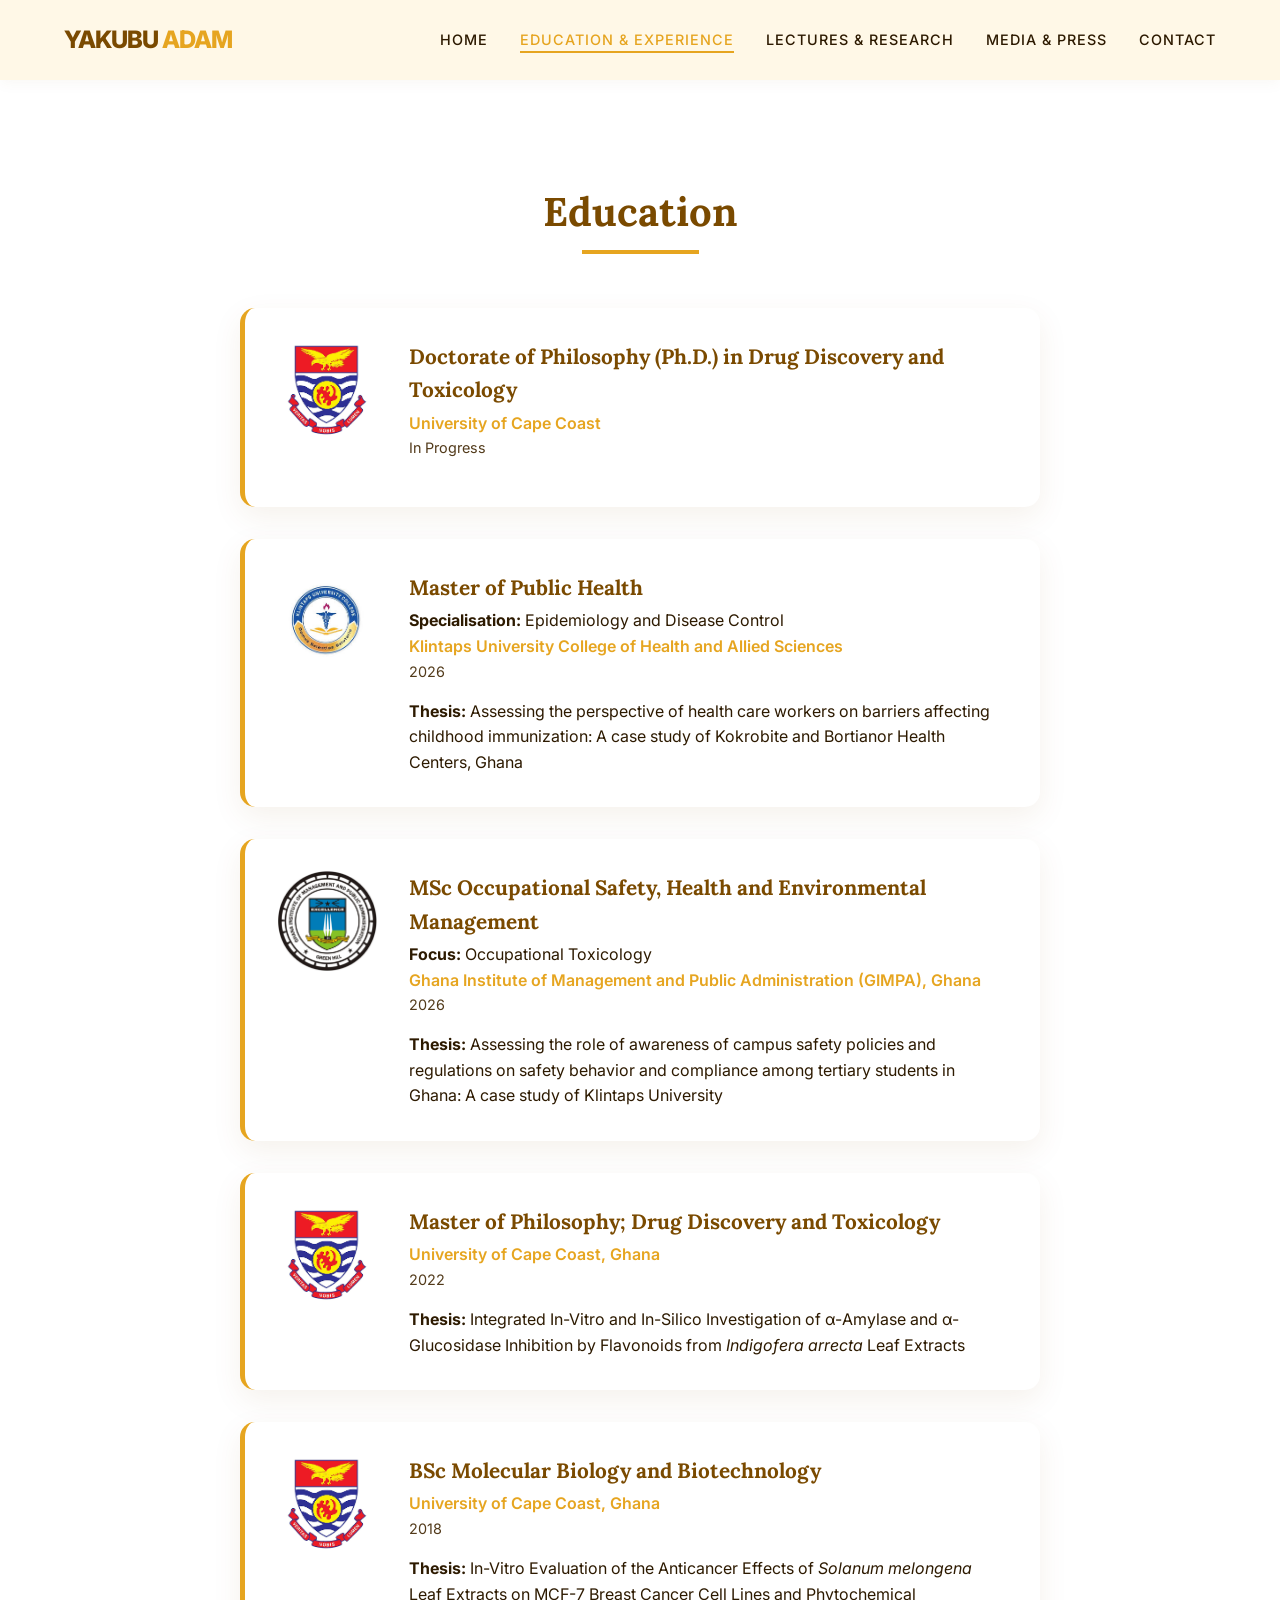
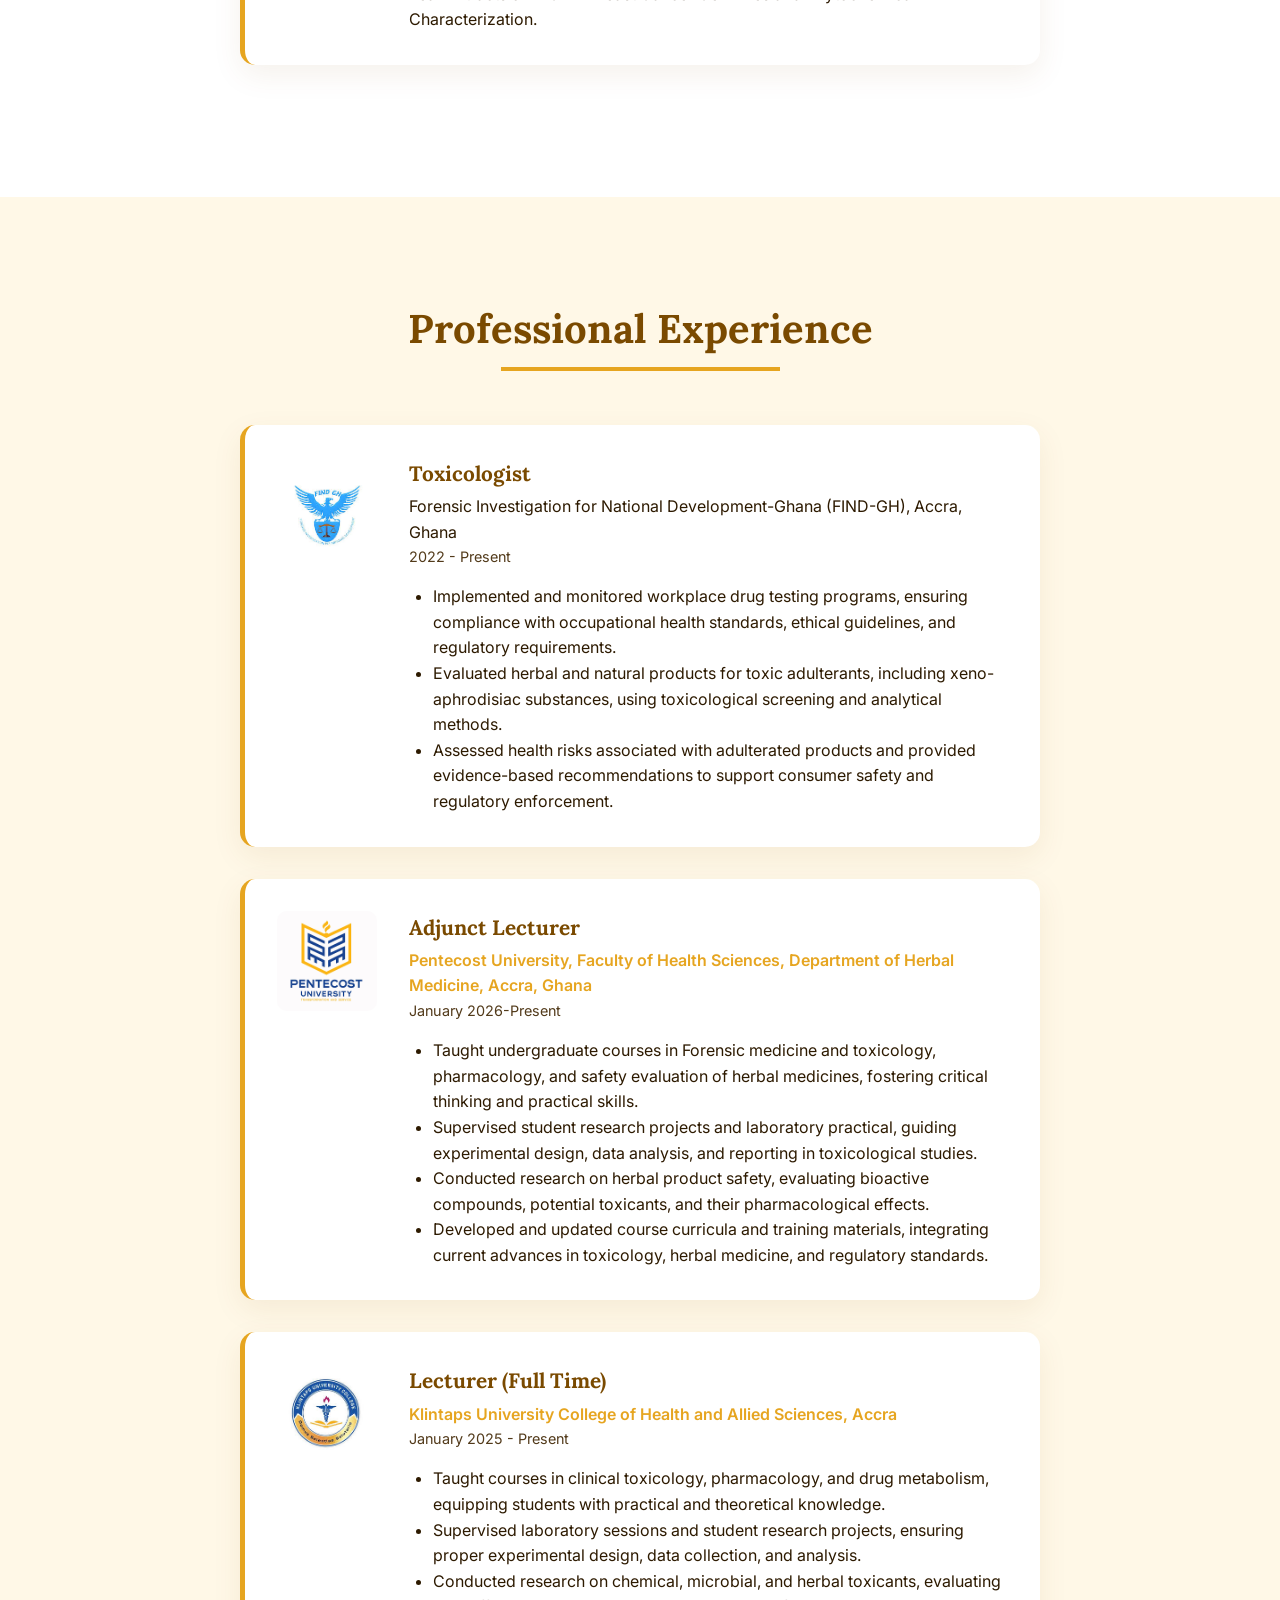
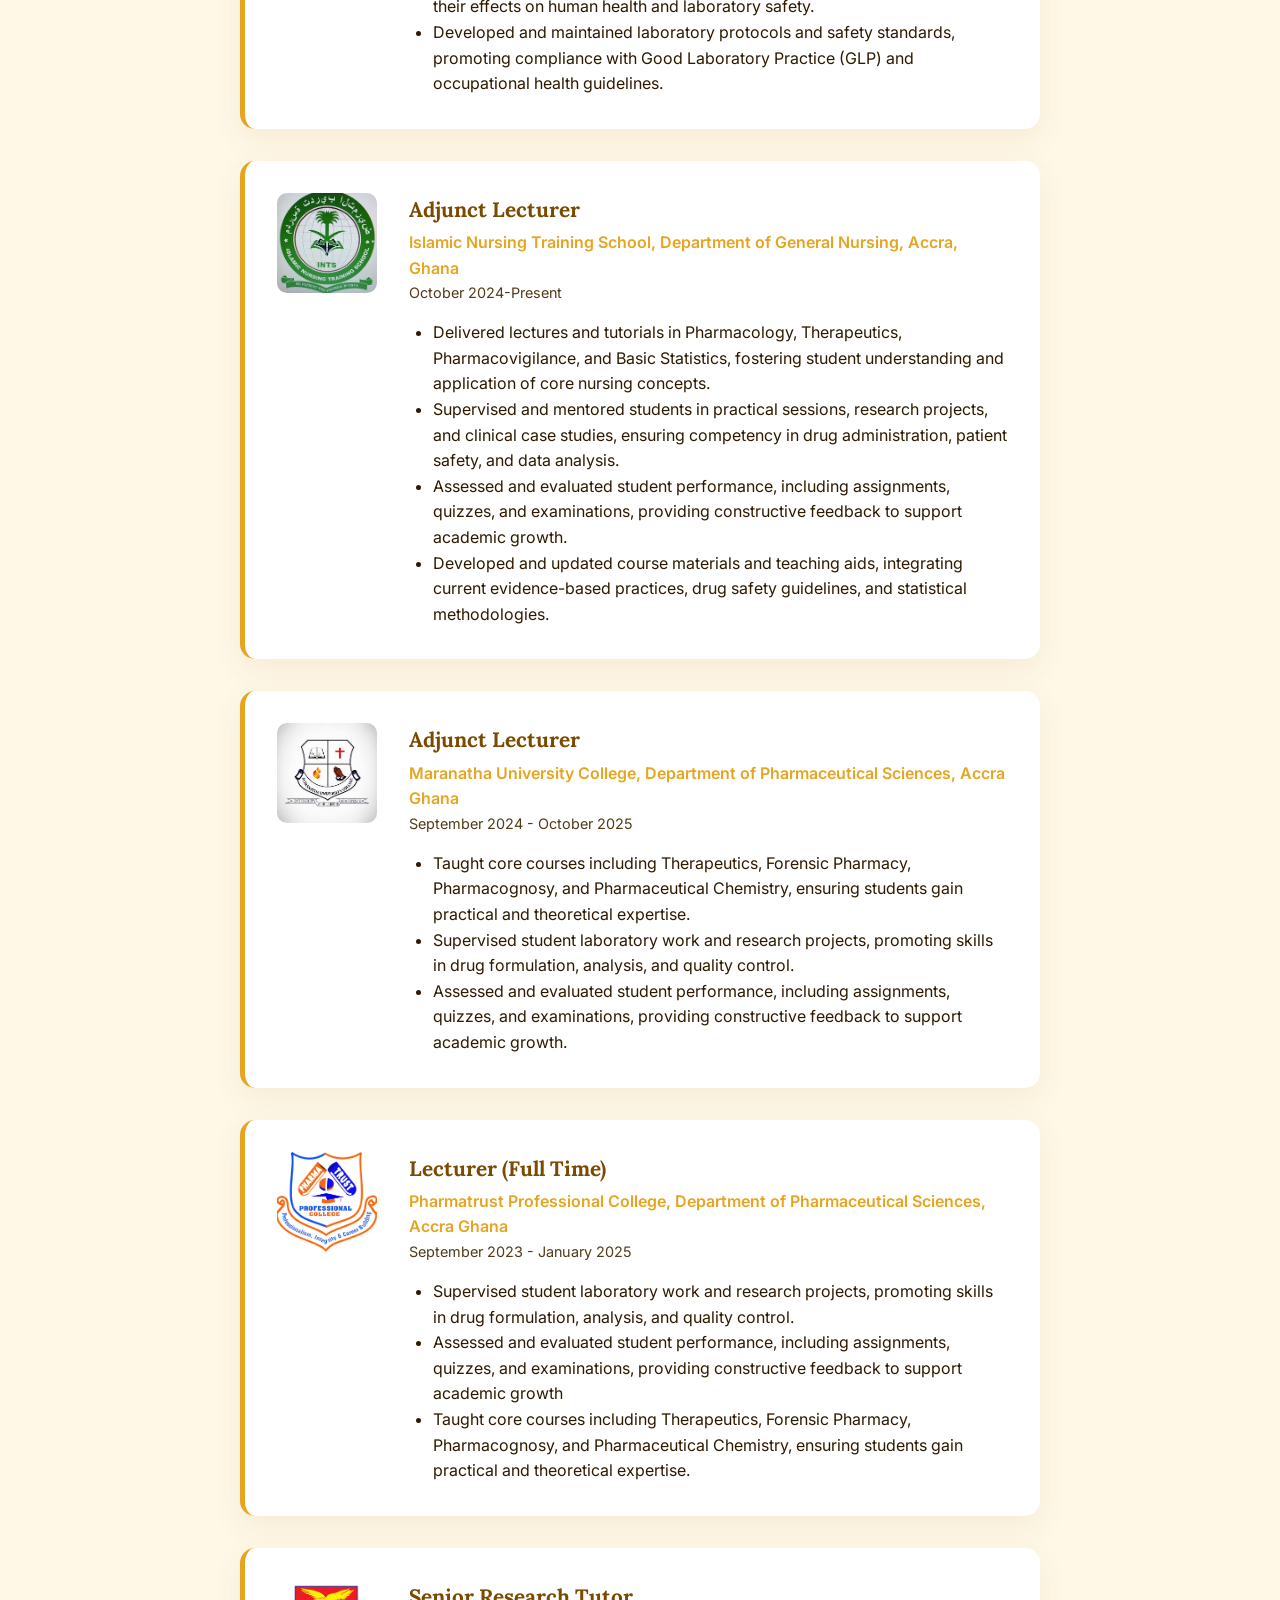
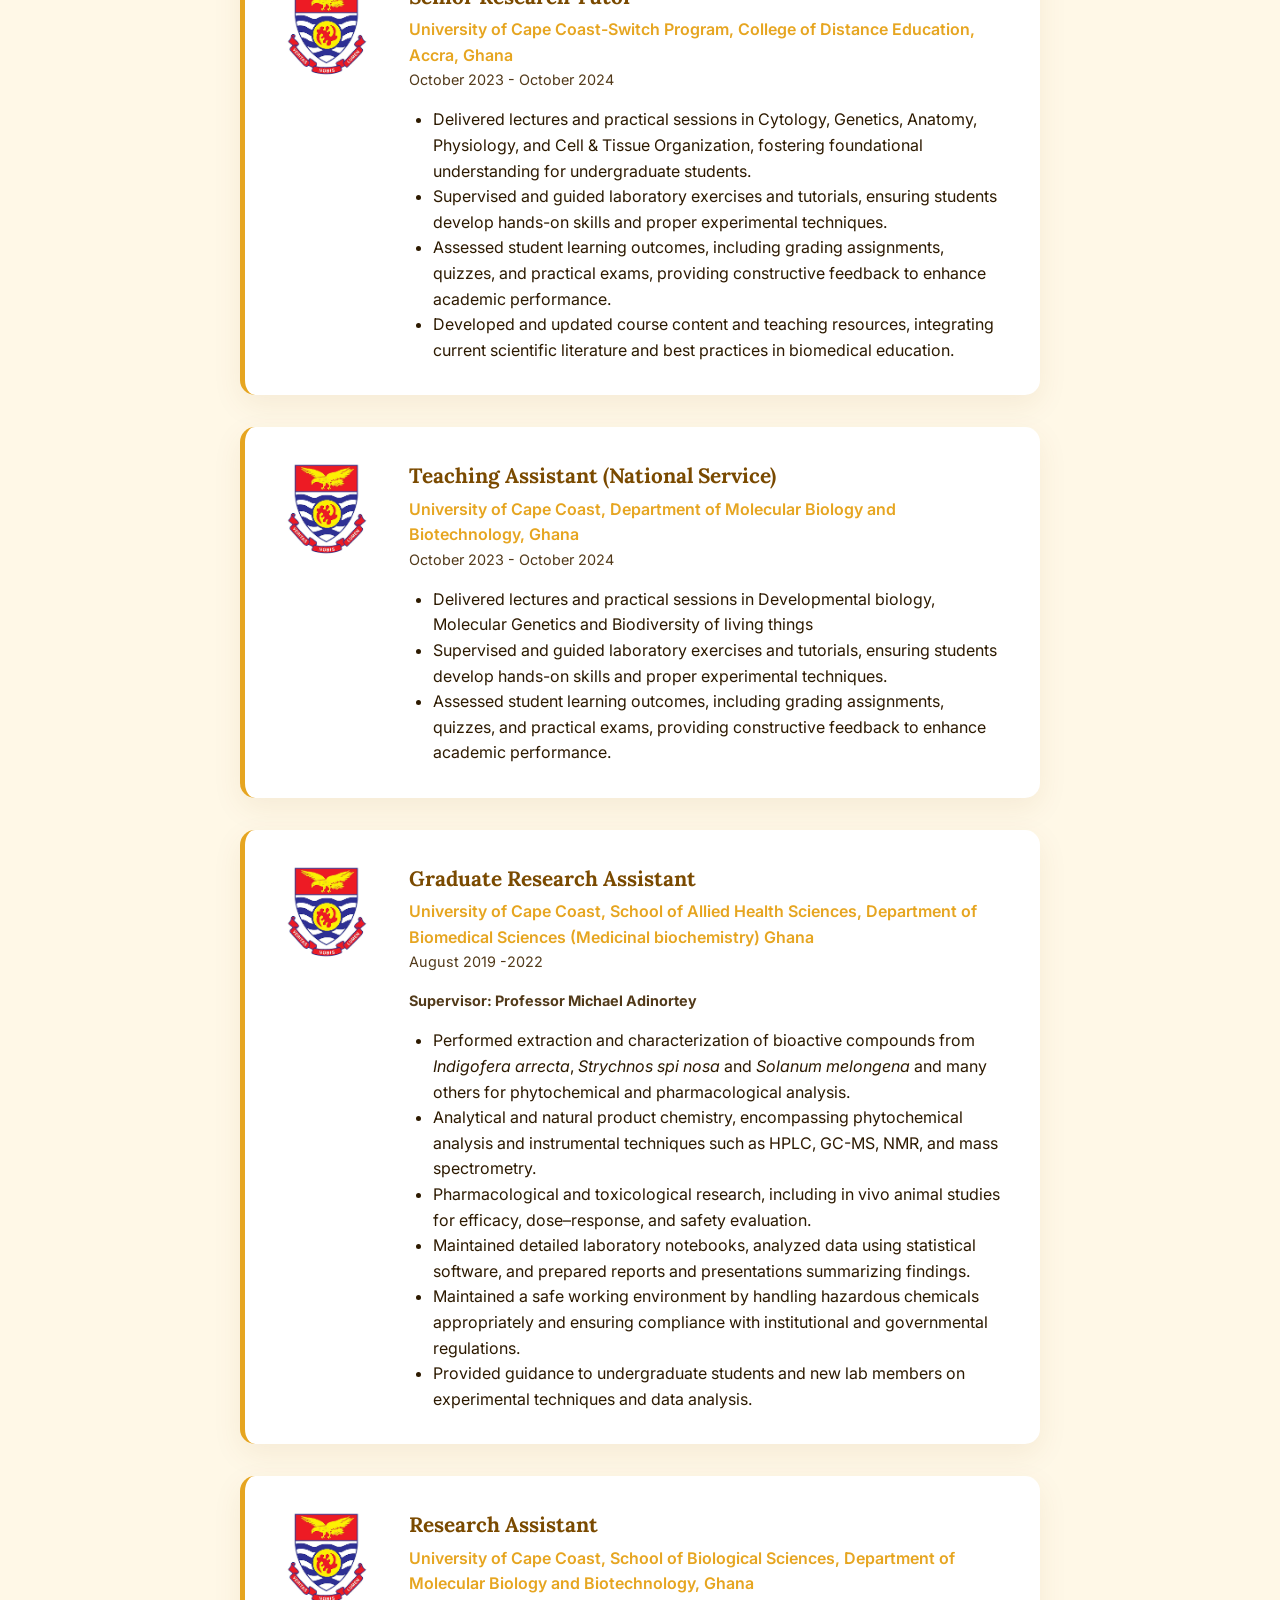
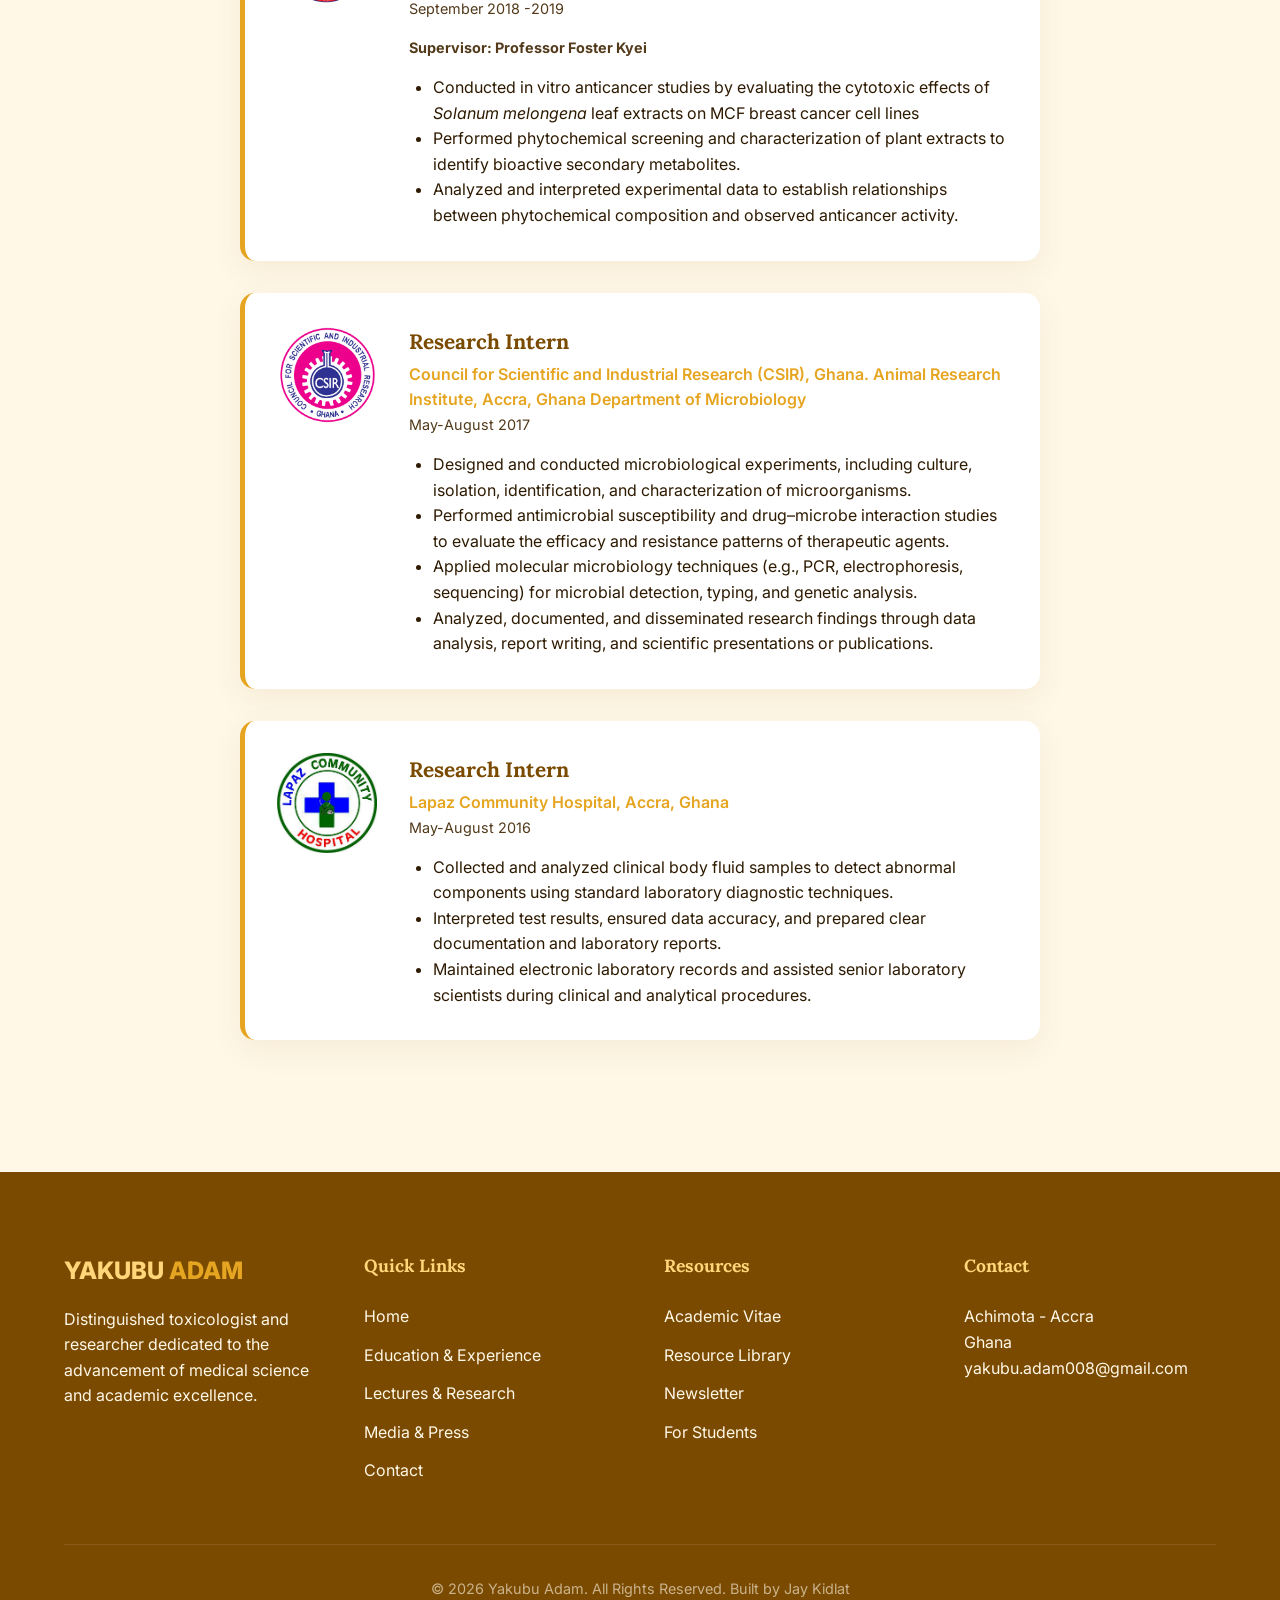
==== commit 5e6fc6fa: "Added new education slot" ====
--- a/education.html
+++ b/education.html
@@ -49,7 +49,17 @@
                 <h2>Education</h2>
             </div>
             <div class="timeline">
-                <!-- Education Item 1 -->
+
+                <!--Education Item 1-->
+                <div class="timeline-item reveal">
+                    <img src="images/ucc logo.png" alt="UCC Logo" class="timeline-img">
+                    <div class="timeline-content">
+                        <h3>Doctorate of Philosophy (Ph.D.) in Drug Discovery and Toxicology</h3>
+                        <p class="timeline-sub">University of Cape Coast</p>
+                        <span class="timeline-year">In Progress</span>
+                 </div>
+                </div>
+                <!-- Education Item 2 -->
                 <div class="timeline-item reveal">
                     <img src="images/klintaps logo.jpg" alt="Klintaps University Logo" class="timeline-img">
                     <div class="timeline-content">
@@ -60,7 +70,7 @@
                         <p><strong>Thesis:</strong> Assessing the perspective of health care workers on barriers affecting childhood immunization: A case study of Kokrobite and Bortianor Health Centers, Ghana </p>
                     </div>
                 </div>
-                <!-- Education Item 2 -->
+                <!-- Education Item 3 -->
                 <div class="timeline-item reveal">
                     <img src="images/gimpa logo.jpg" alt="University Logo" class="timeline-img">
                     <div class="timeline-content">
@@ -72,7 +82,7 @@
                         <p><strong>Thesis:</strong> Assessing the role of awareness of campus safety policies and regulations on safety behavior and compliance among tertiary students in Ghana: A case study of Klintaps University</p>
                     </div>
                 </div>
-                <!-- Education Item 3 -->
+                <!-- Education Item 4 -->
                 <div class="timeline-item reveal">
                     <img src="images/ucc logo.png" alt="University Logo" class="timeline-img">
                     <div class="timeline-content">
@@ -82,7 +92,7 @@
                         <p><strong>Thesis:</strong> Integrated In-Vitro and In-Silico Investigation of α-Amylase and α-Glucosidase Inhibition by Flavonoids from <i>Indigofera arrecta</i> Leaf Extracts</p>
                     </div>
                 </div>
-                <!-- Education Item 4 -->
+                <!-- Education Item 5 -->
                 <div class="timeline-item reveal">
                     <img src="images/ucc logo.png" alt="Institutional Logo" class="timeline-img">
                     <div class="timeline-content">
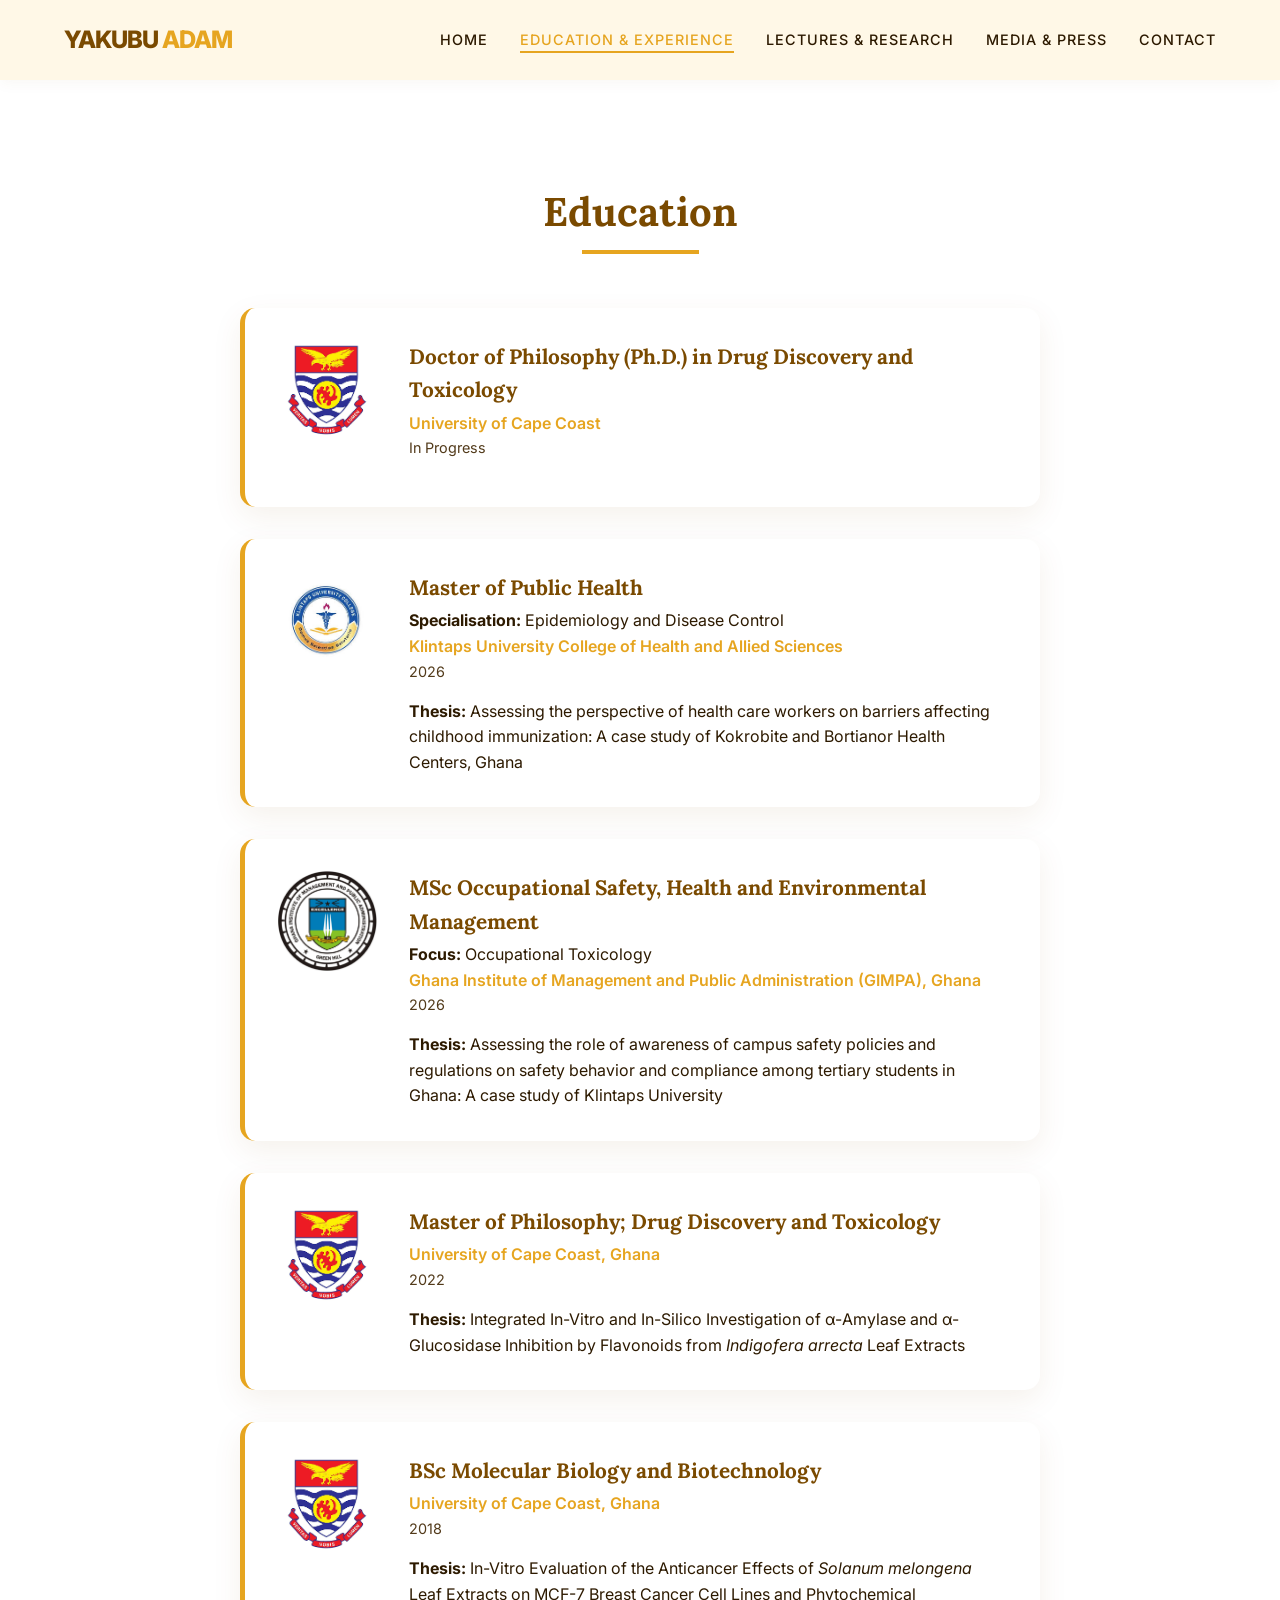
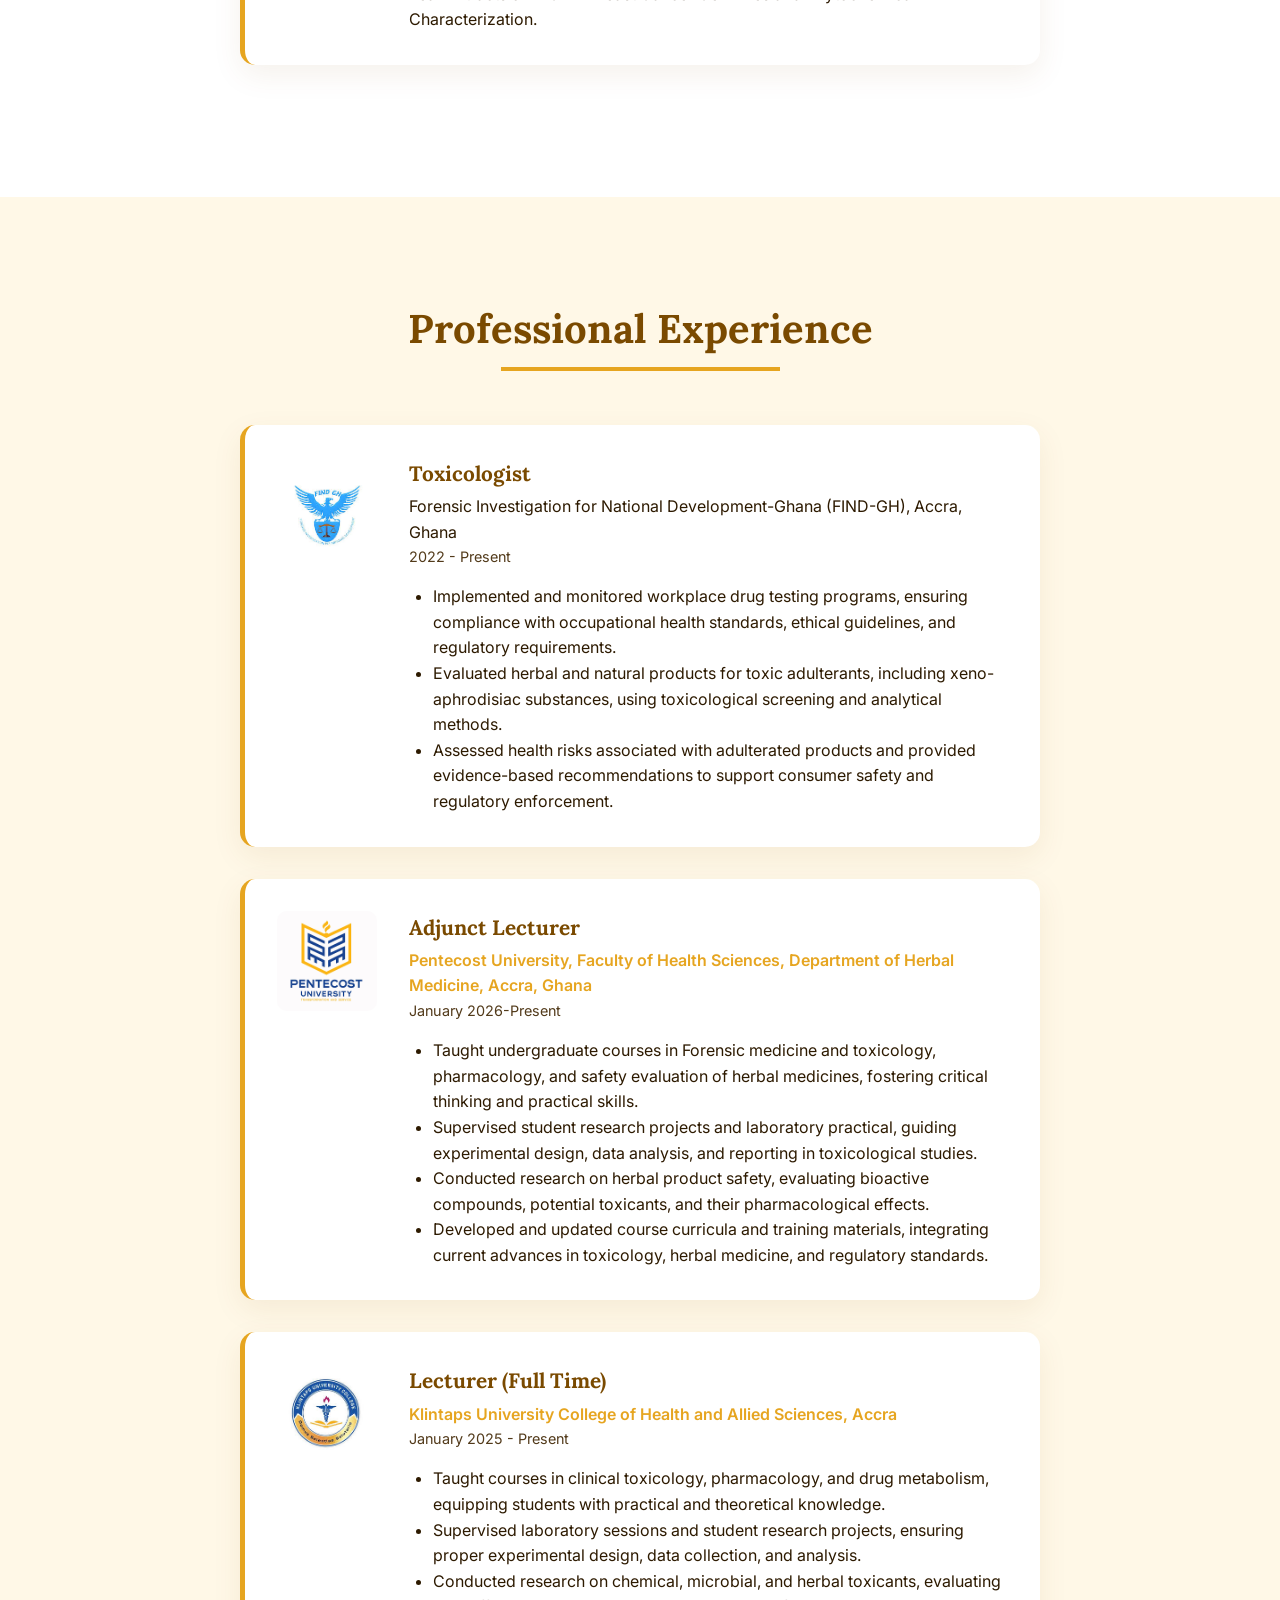
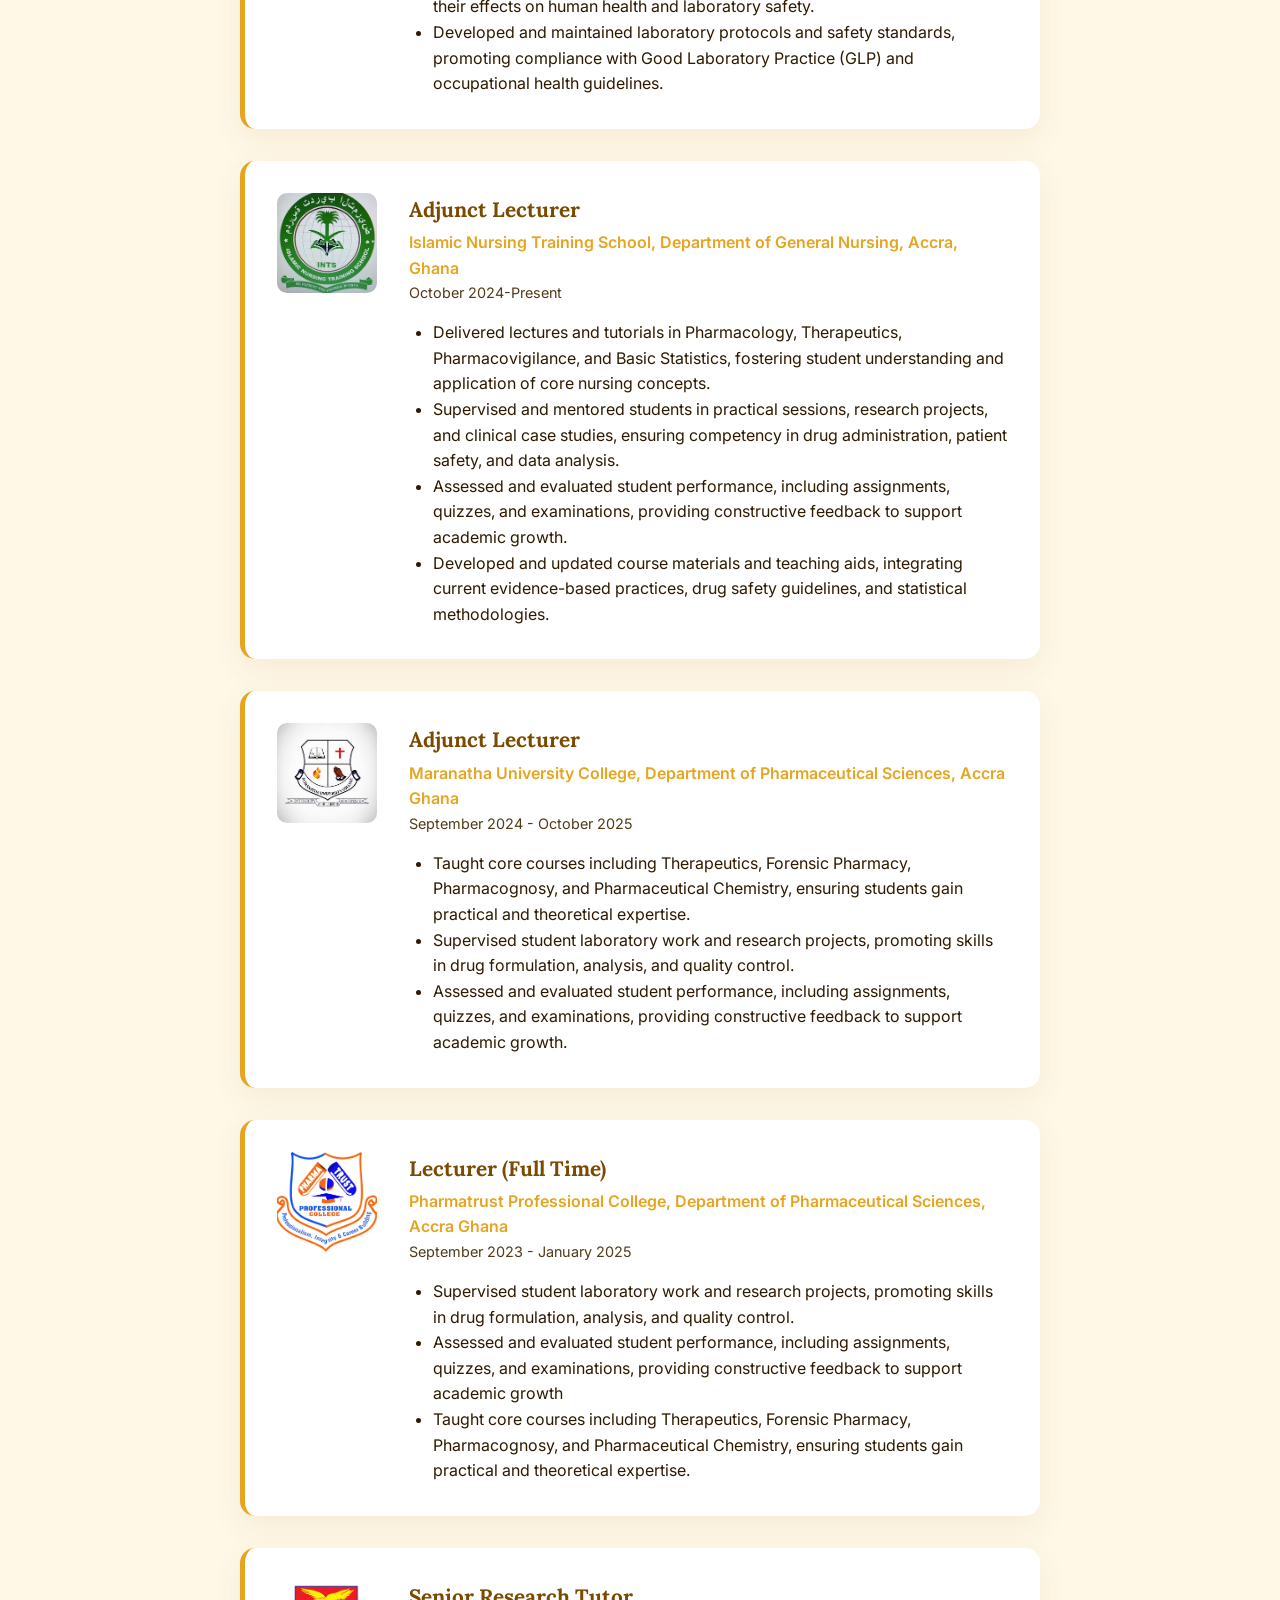
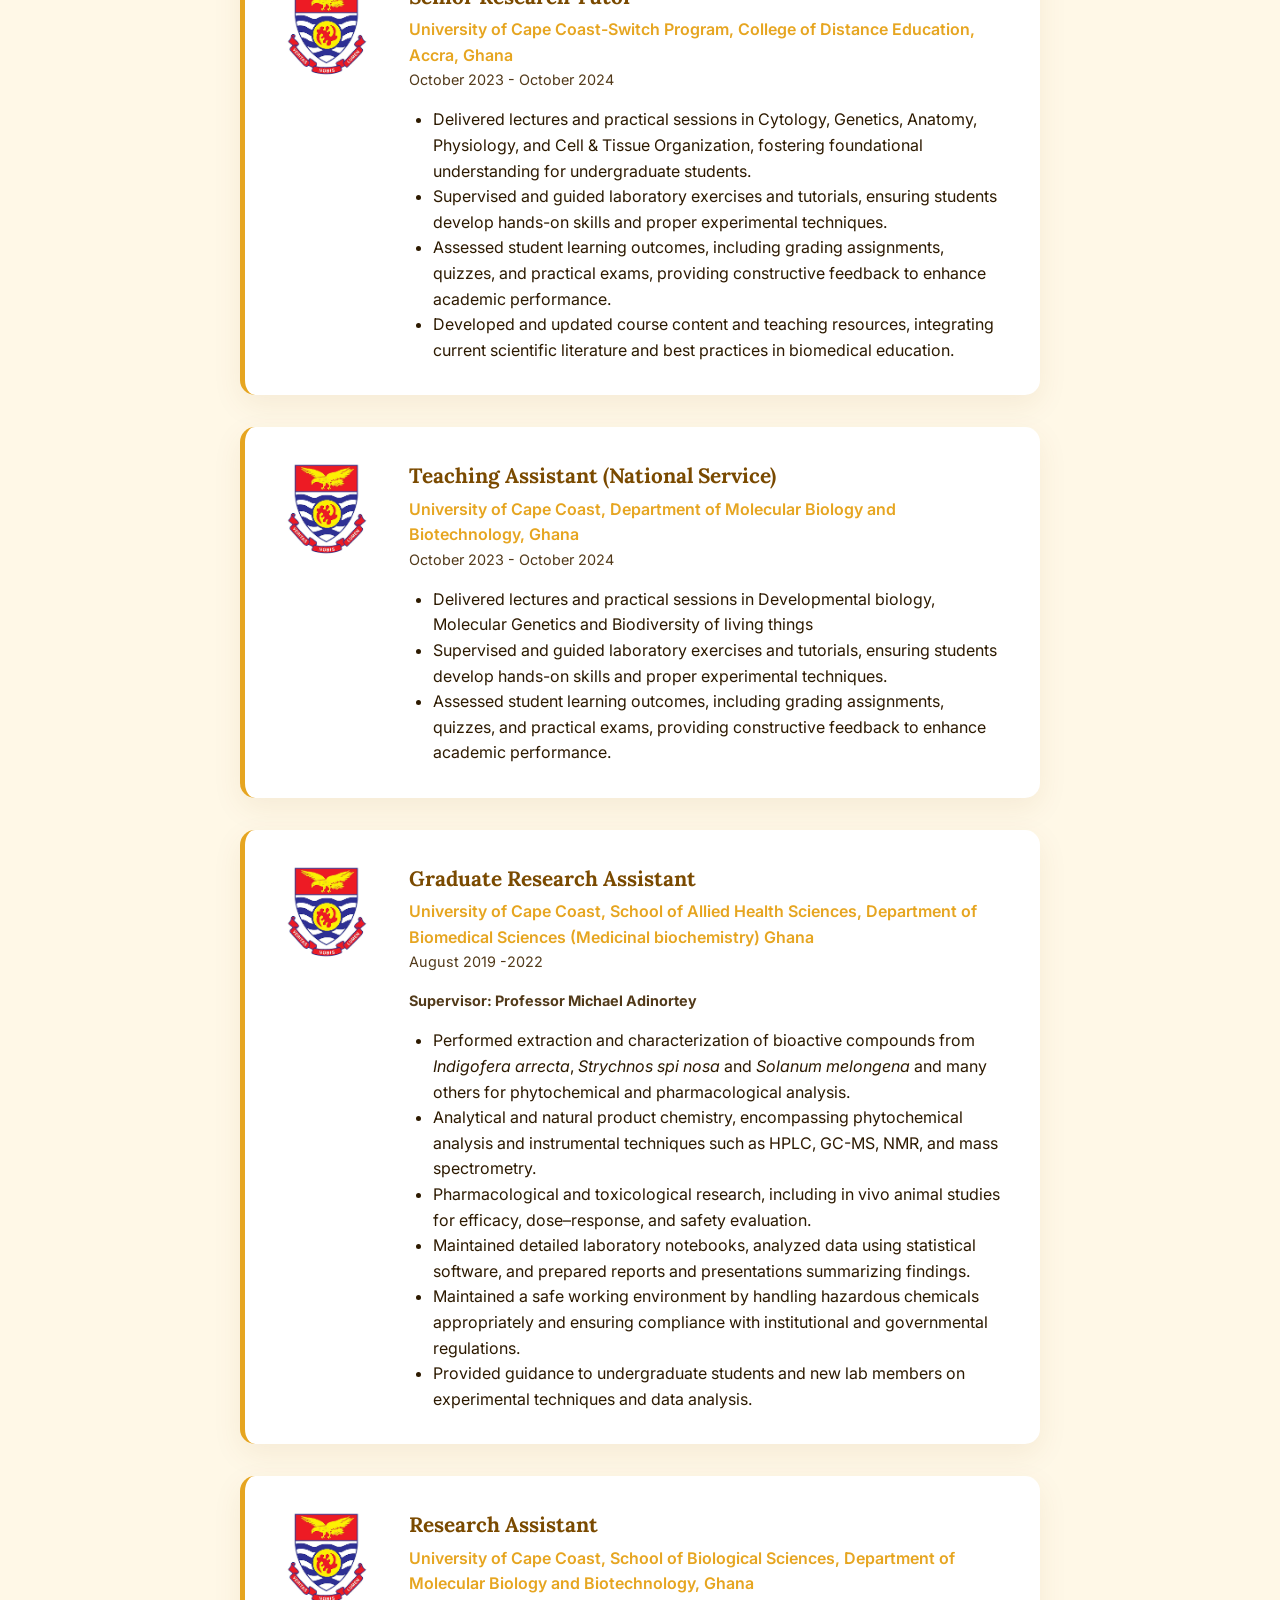
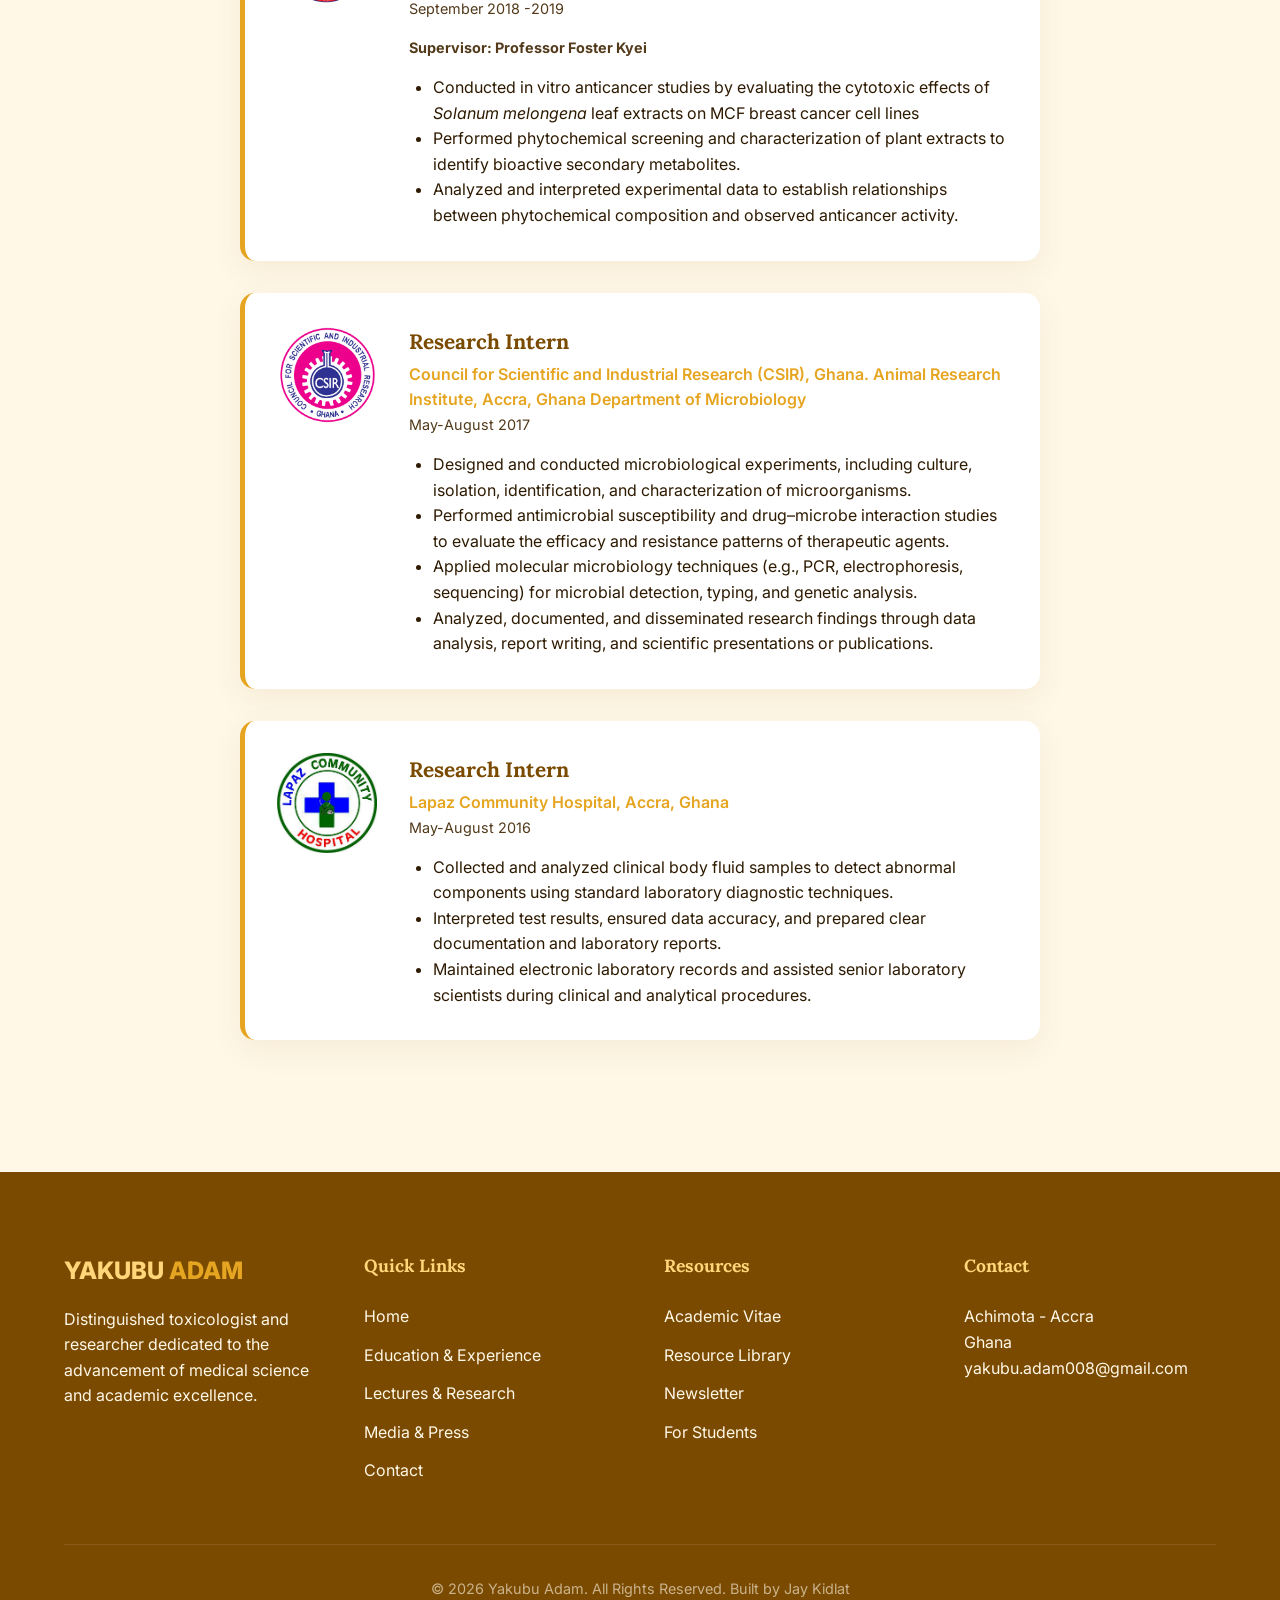
==== commit 7d1b2f85: "Corrected a Spelling" ====
--- a/education.html
+++ b/education.html
@@ -54,7 +54,7 @@
                 <div class="timeline-item reveal">
                     <img src="images/ucc logo.png" alt="UCC Logo" class="timeline-img">
                     <div class="timeline-content">
-                        <h3>Doctorate of Philosophy (Ph.D.) in Drug Discovery and Toxicology</h3>
+                        <h3>Doctor of Philosophy (Ph.D.) in Drug Discovery and Toxicology</h3>
                         <p class="timeline-sub">University of Cape Coast</p>
                         <span class="timeline-year">In Progress</span>
                  </div>
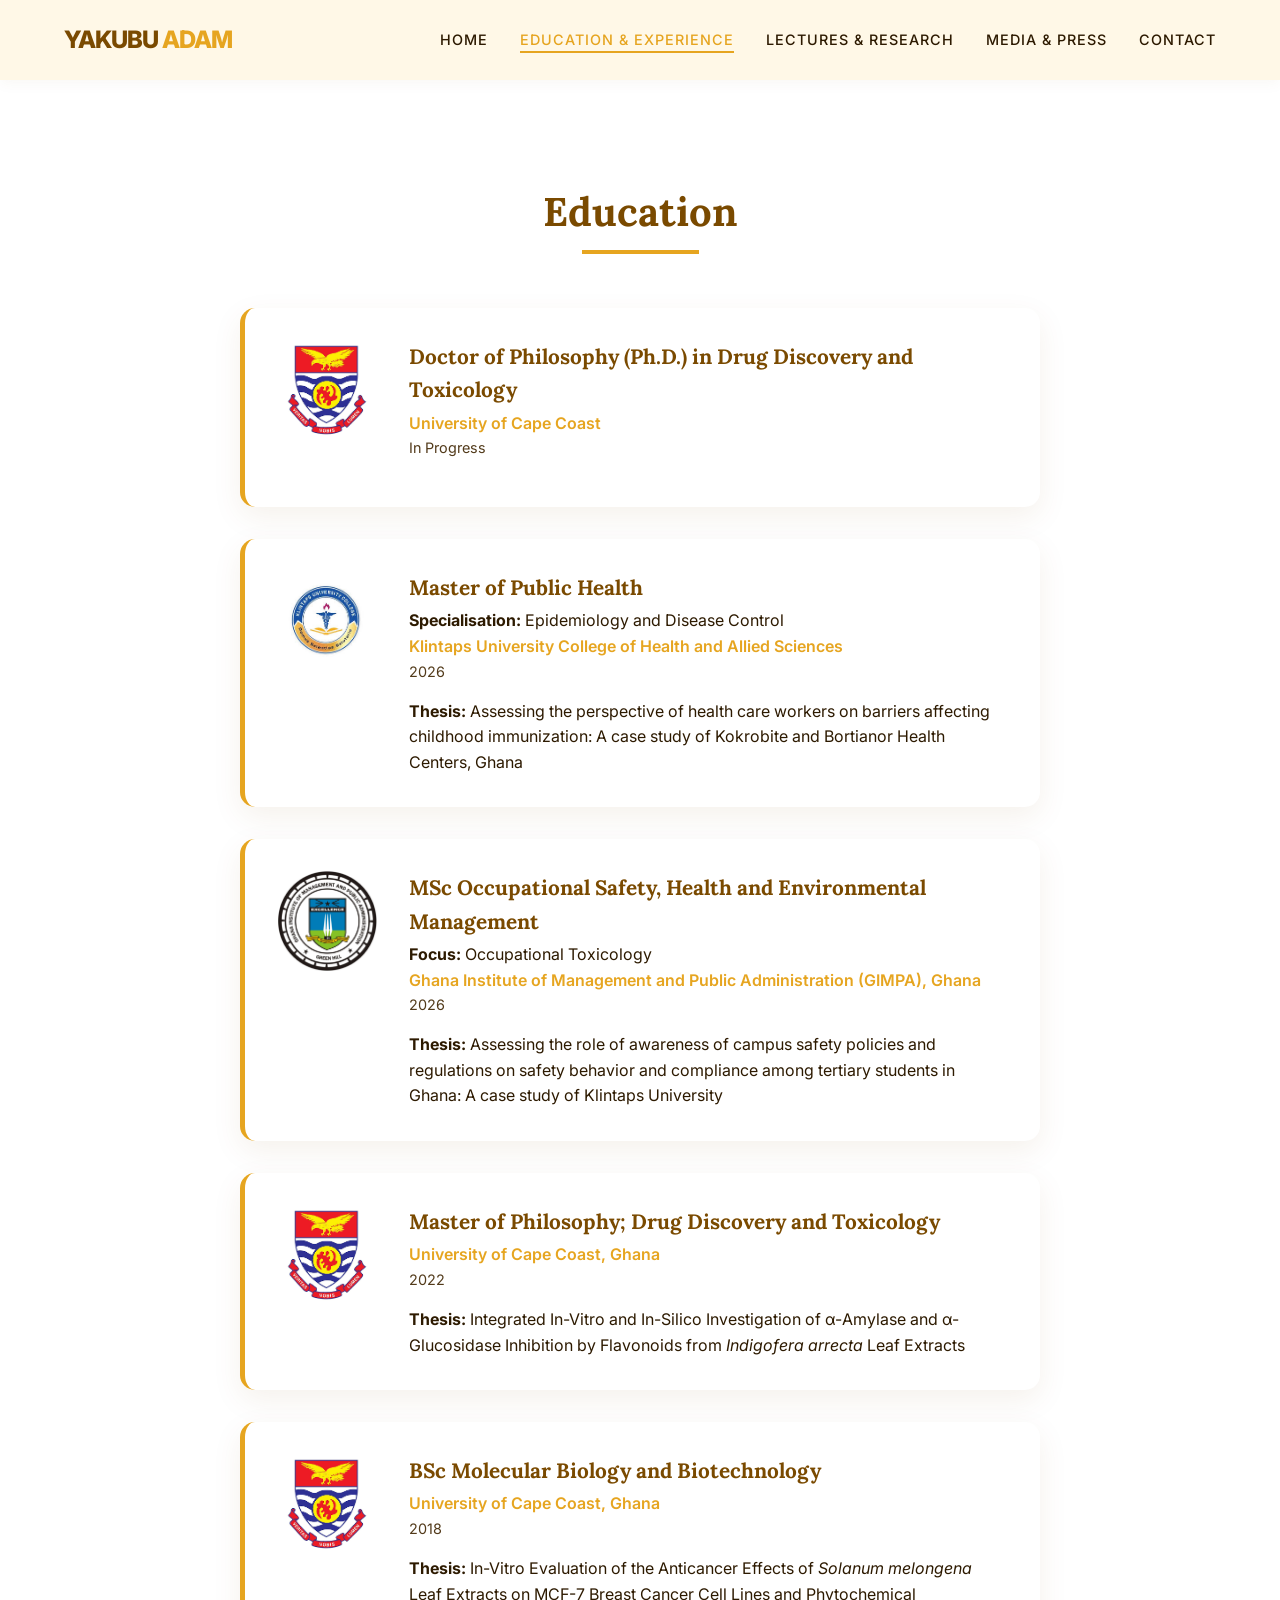
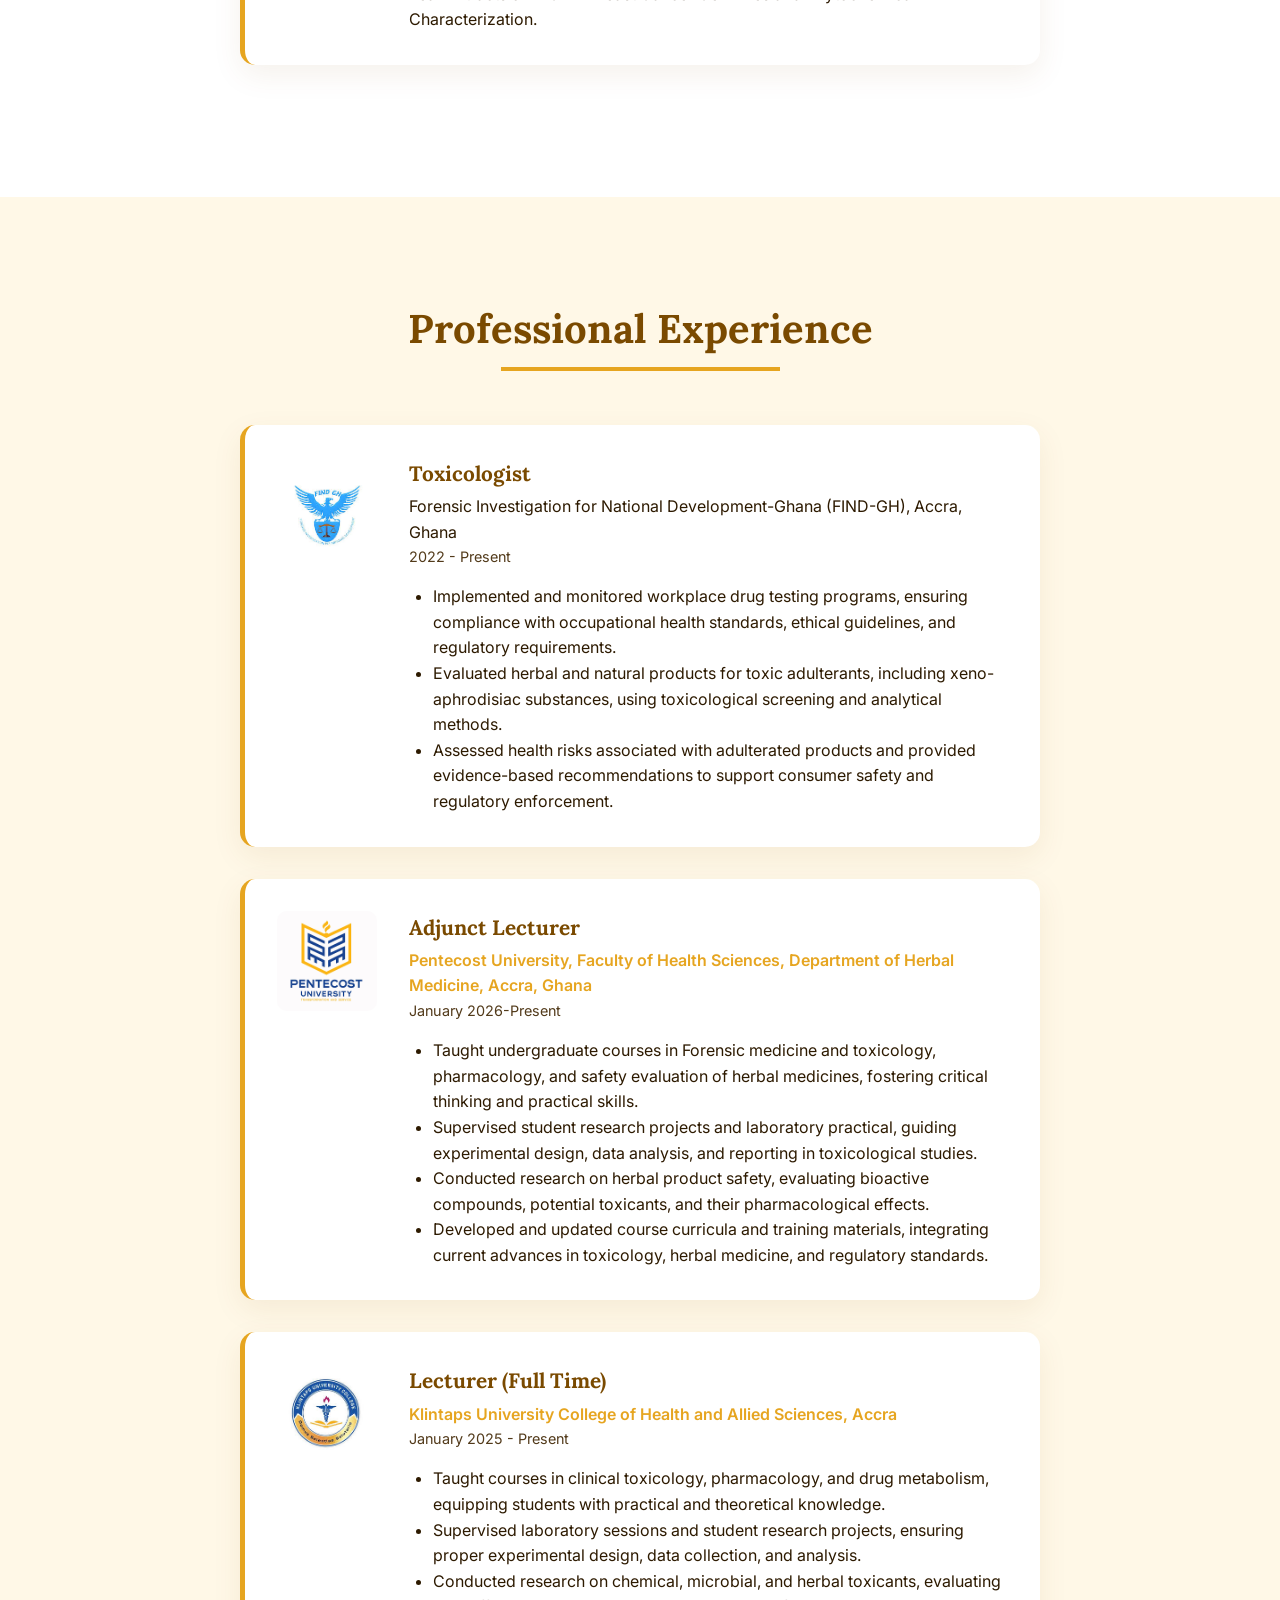
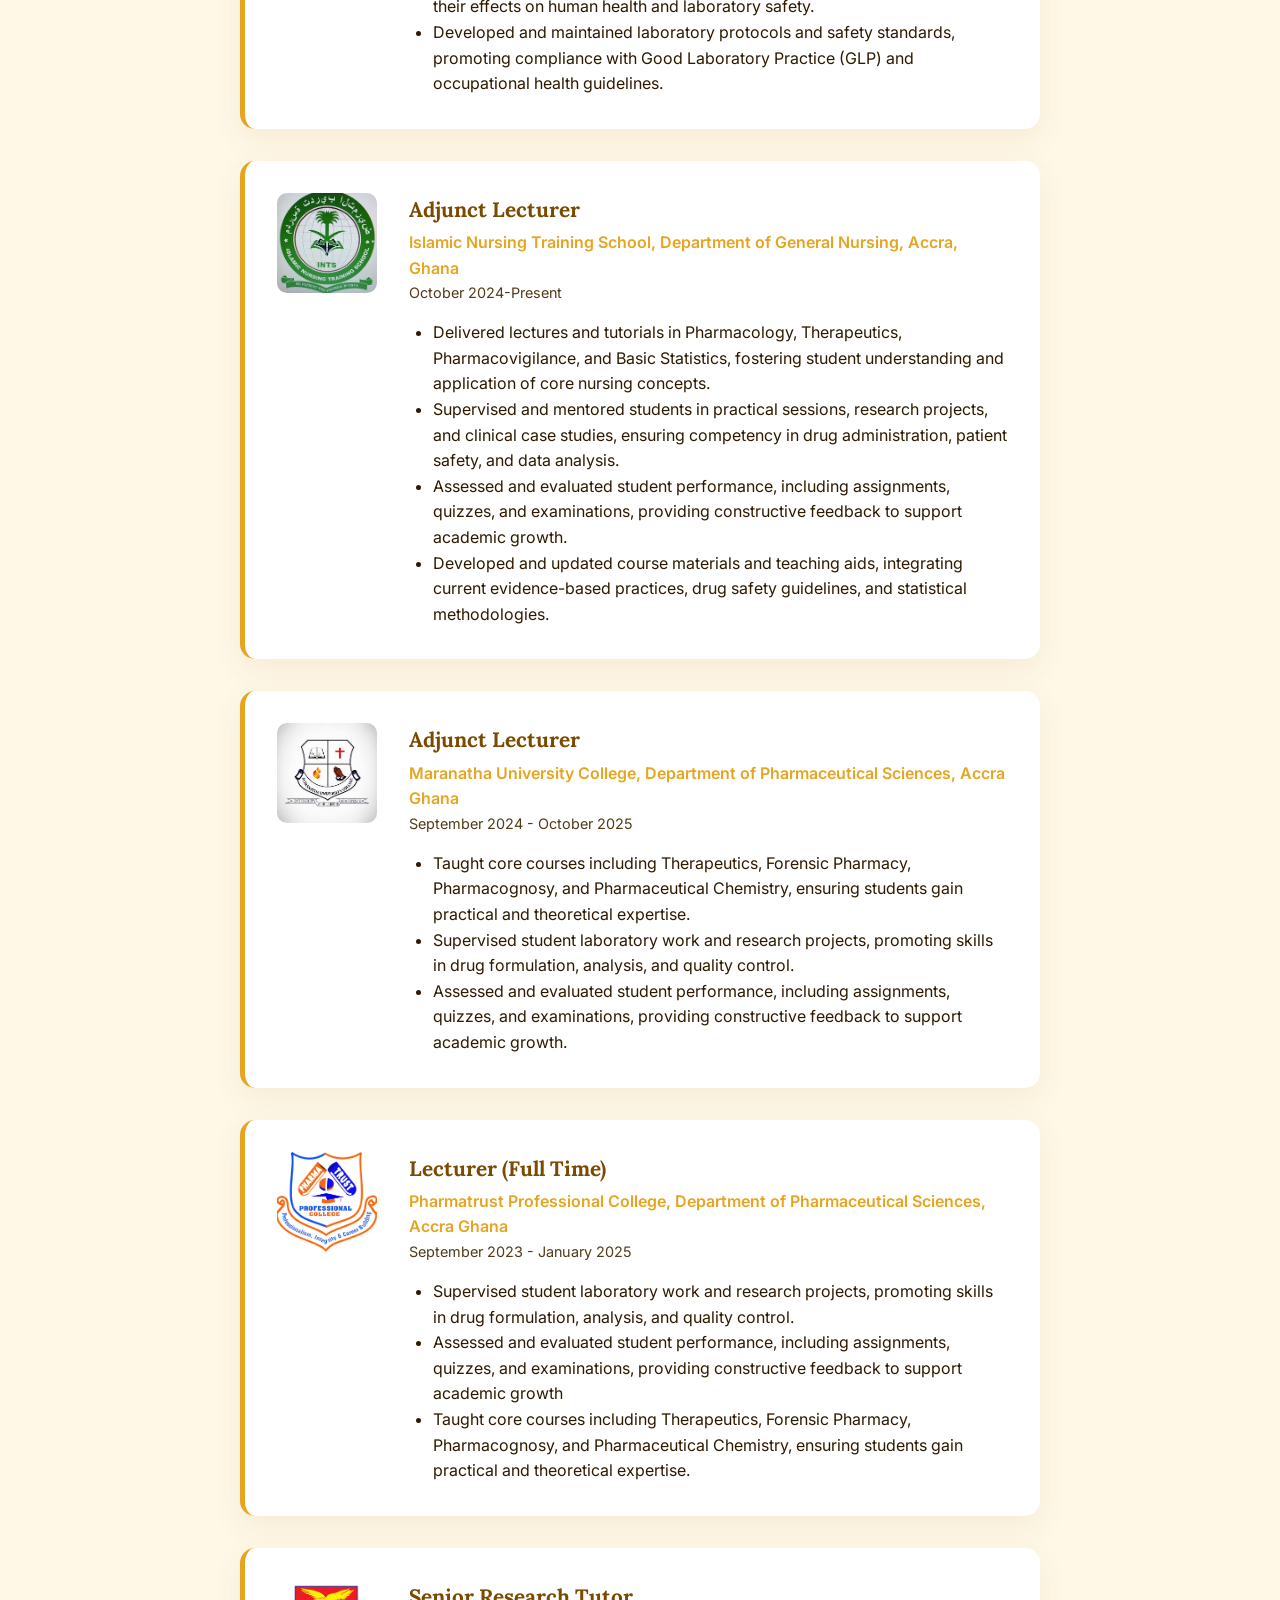
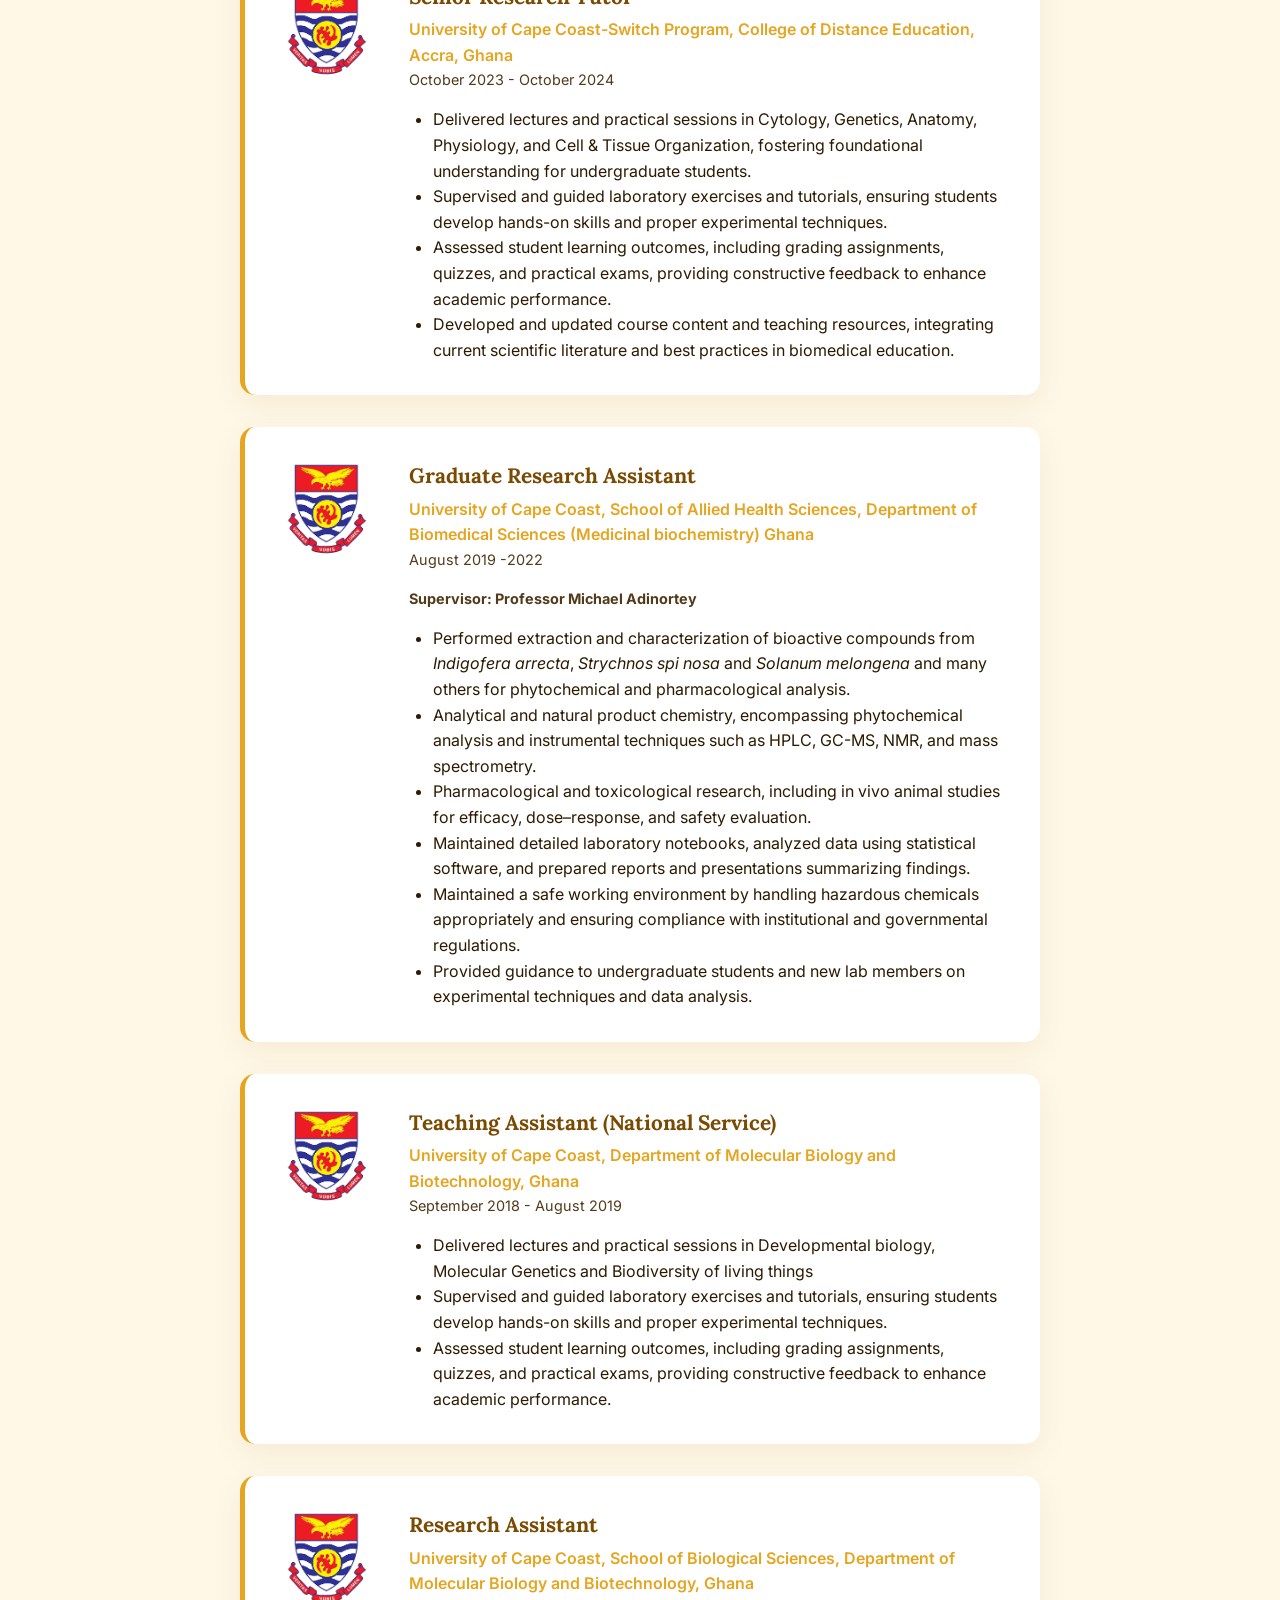
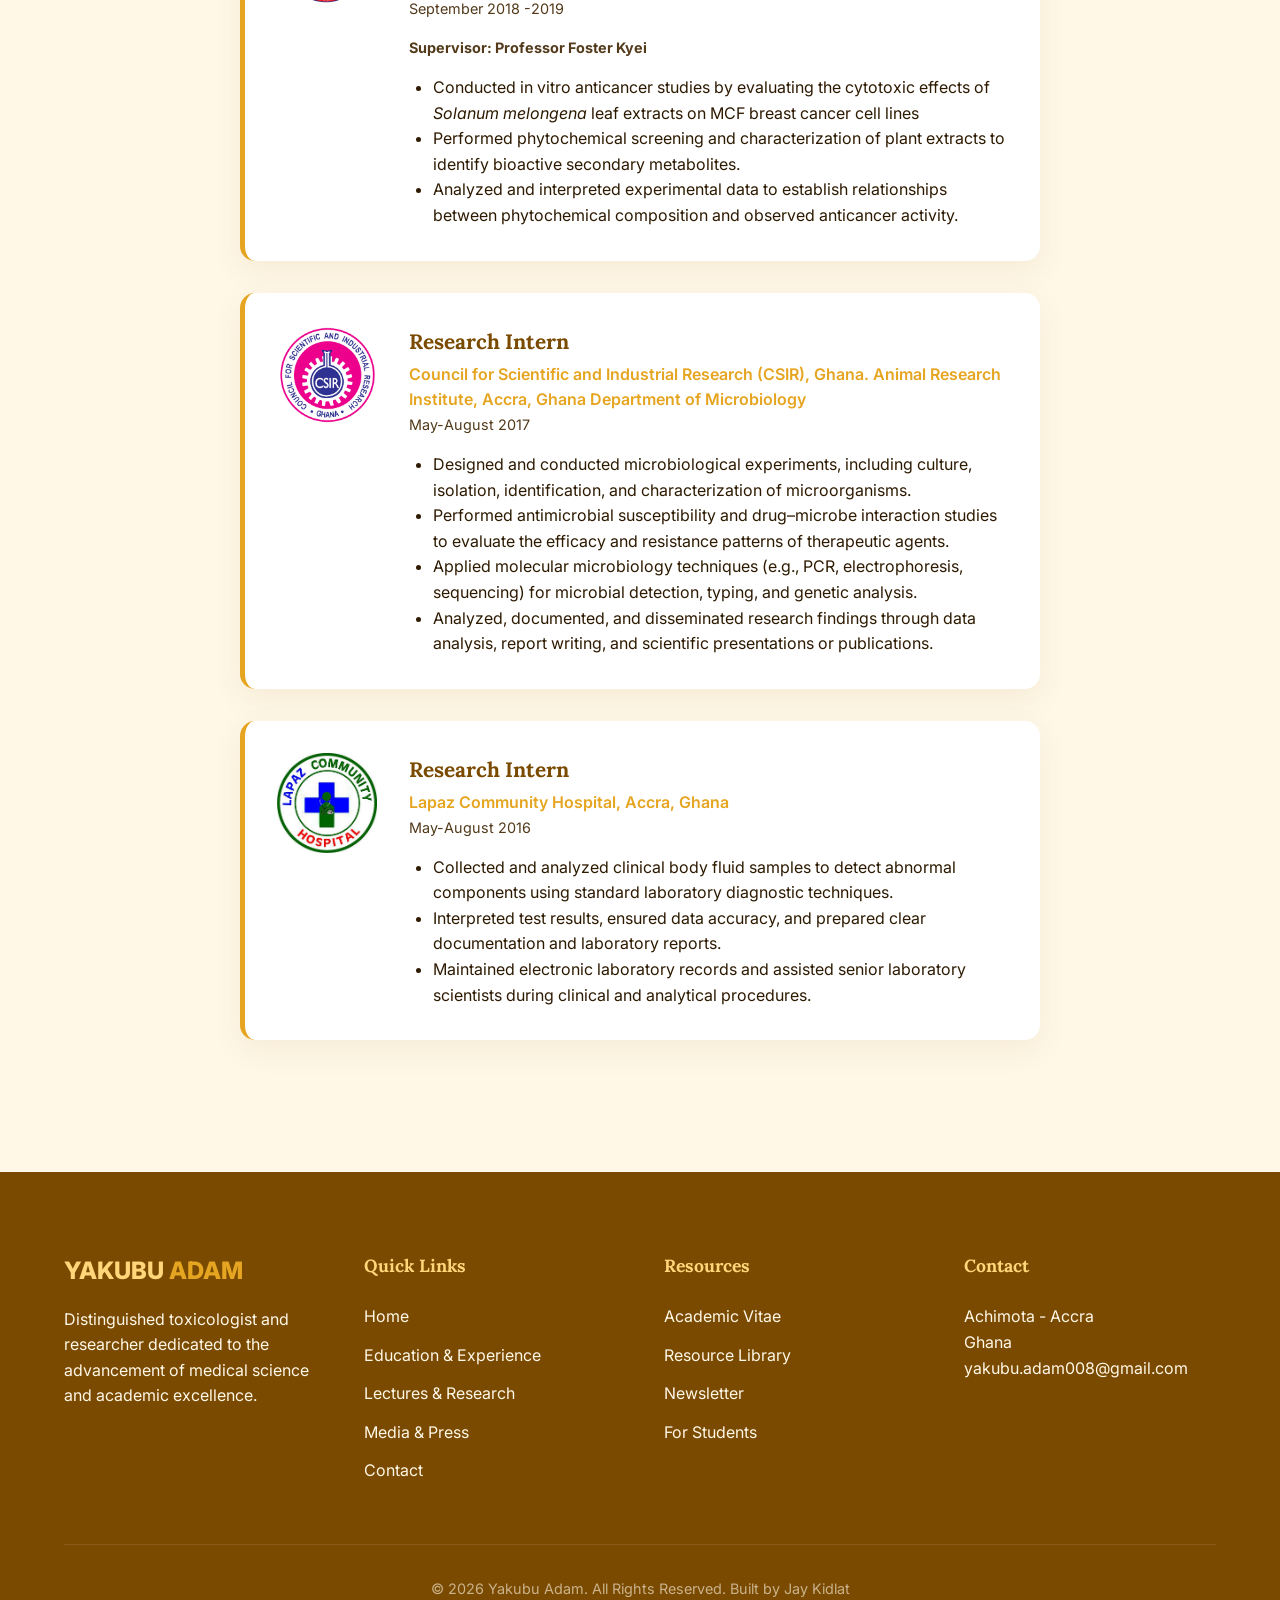
==== commit 92723c1a: "Updated timelines for experience and updated whatsapp" ====
--- a/education.html
+++ b/education.html
@@ -240,27 +240,9 @@
                 </div>
             </div>
 
-             <!-- Experience Item 8 -->
-             <div class="timeline-item reveal">
-                <img src="images/ucc logo.png" alt="Organization Logo" class="timeline-img">
-                <div class="timeline-content">
-                    <h3>Teaching Assistant (National Service)</h3>
-                    <p class="timeline-sub">University of Cape Coast,  Department of Molecular Biology and Biotechnology, Ghana</p>
-                    <span class="timeline-year">October 2023 - October 2024</span>
-                    <ul>
-                        <li>Delivered lectures and practical sessions in Developmental biology, Molecular Genetics and Biodiversity of
-                            living things</li>
-                        <li>Supervised and guided laboratory exercises and tutorials, ensuring students develop hands-on skills and
-                            proper experimental techniques.</li>
-                        <li>Assessed student learning outcomes, including grading assignments, quizzes, and practical exams,
-                            providing constructive feedback to enhance academic performance.</li>
-                    </ul>
-                </div>
-
-                
-            </div>
-
-            <!-- Experience Item 9 -->
+             
+
+            <!-- Experience Item 8 -->
                 <div class="timeline-item reveal">
                     <img src="images/ucc logo.png" alt="Organization Logo" class="timeline-img">
                     <div class="timeline-content">
@@ -286,6 +268,23 @@
                     </div>
                 </div>
 
+             <!-- Experience Item 9 -->
+             <div class="timeline-item reveal">
+                <img src="images/ucc logo.png" alt="Organization Logo" class="timeline-img">
+                <div class="timeline-content">
+                    <h3>Teaching Assistant (National Service)</h3>
+                    <p class="timeline-sub">University of Cape Coast,  Department of Molecular Biology and Biotechnology, Ghana</p>
+                    <span class="timeline-year">September 2018 - August 2019</span>
+                    <ul>
+                        <li>Delivered lectures and practical sessions in Developmental biology, Molecular Genetics and Biodiversity of
+                            living things</li>
+                        <li>Supervised and guided laboratory exercises and tutorials, ensuring students develop hands-on skills and
+                            proper experimental techniques.</li>
+                        <li>Assessed student learning outcomes, including grading assignments, quizzes, and practical exams,
+                            providing constructive feedback to enhance academic performance.</li>
+                    </ul>
+                </div>
+            </div>
                 <!-- Experience Item 10 -->
                 <div class="timeline-item reveal">
                     <img src="images/ucc logo.png" alt="Organization Logo" class="timeline-img">
